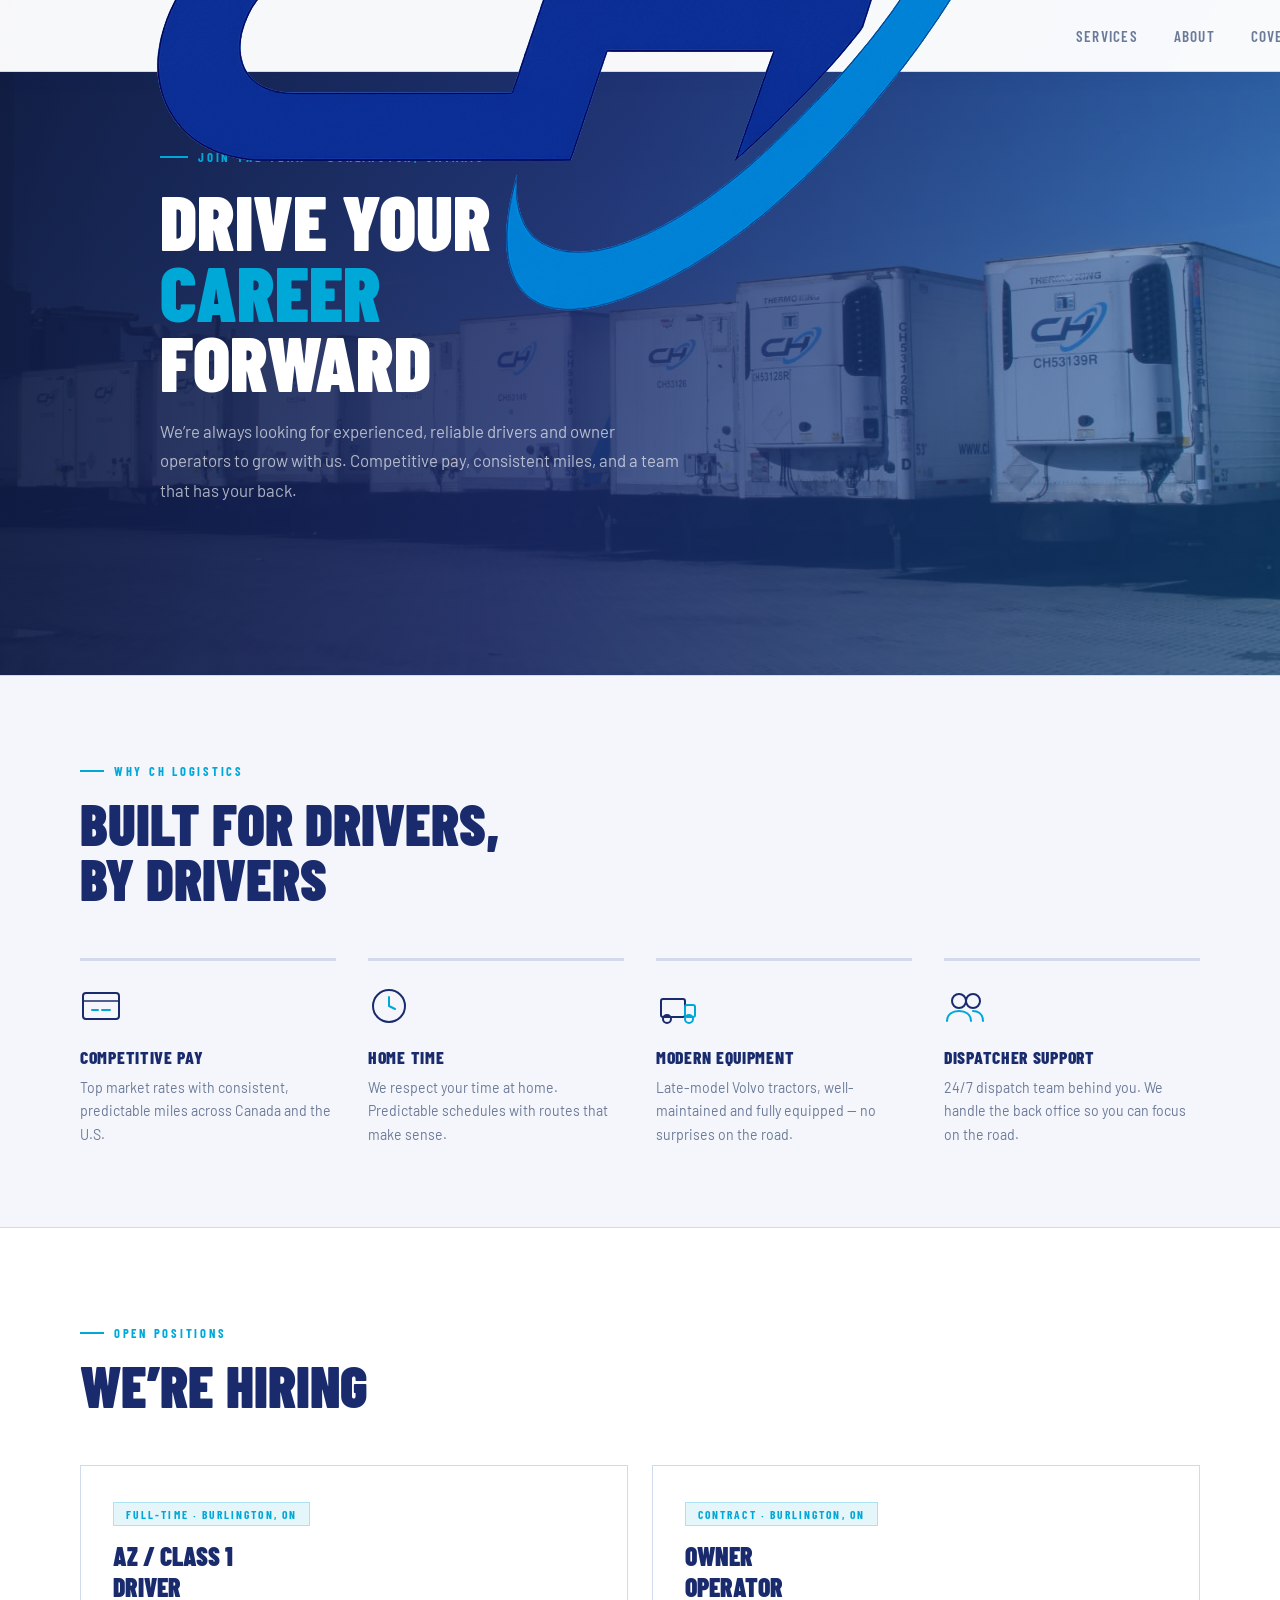
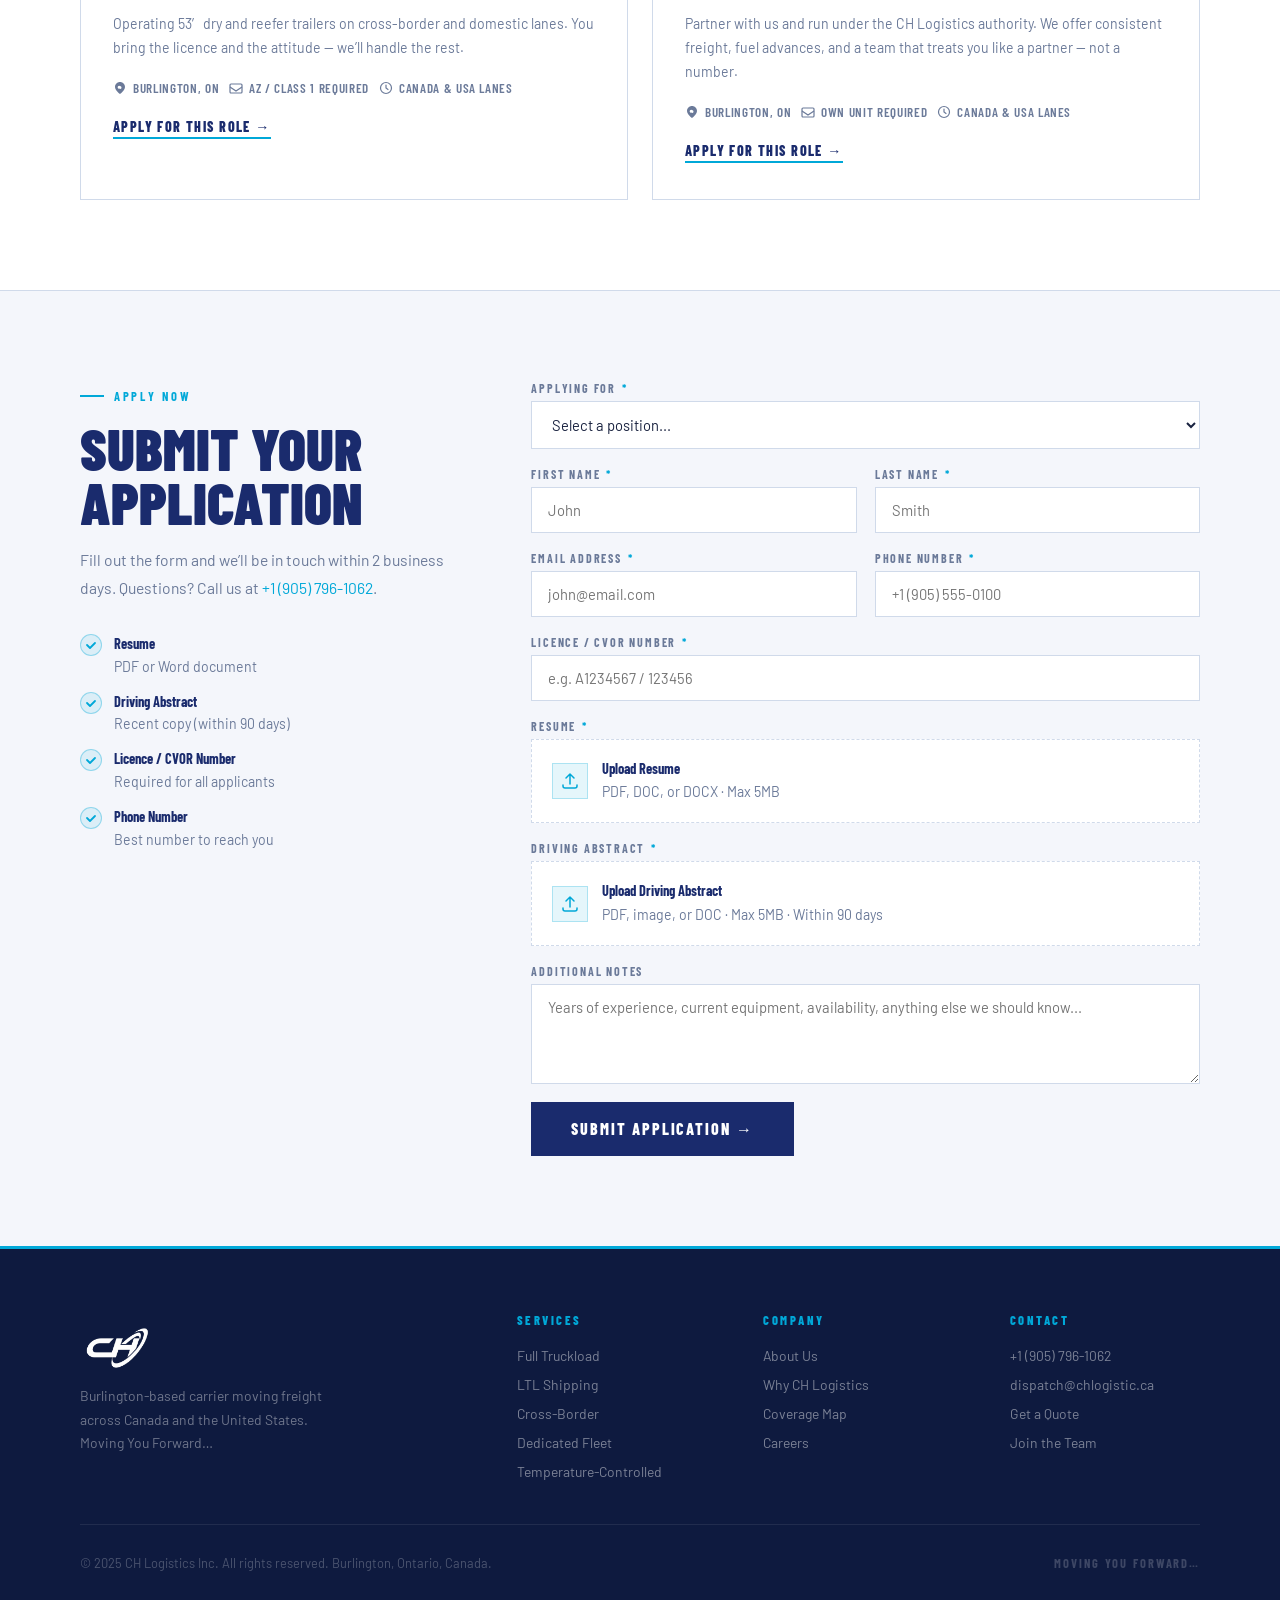
==== careers.html @ 330d63bc "moved styles to css" ====
<!DOCTYPE html>
<html lang="en">

<head>
    <meta charset="UTF-8" />
    <meta name="viewport" content="width=device-width, initial-scale=1.0" />
    <title>Careers — CH Logistics</title>
    <link rel="icon" type="image/x-icon" href="images/ch-logo-favi.png">
    <link rel="preconnect" href="https://fonts.googleapis.com" />
    <link
        href="https://fonts.googleapis.com/css2?family=Barlow+Condensed:wght@400;600;700;800;900&family=Barlow:wght@300;400;500;600&display=swap"
        rel="stylesheet" />
    <link rel="stylesheet" href="styles.css">
</head>

<body>

    <!-- NAV -->
    <nav>
        <a href="index.html">
            <img class="nav-logo" src="images/ch-logo-t.png" alt="CH Logistics" />
        </a>
        <ul class="nav-links">
            <li><a href="index.html#services">Services</a></li>
            <li><a href="index.html#about">About</a></li>
            <li><a href="index.html#coverage">Coverage</a></li>
            <li><a href="index.html#why">Why Us</a></li>
            <li><a href="index.html#contact" class="nav-cta">Get a Quote</a></li>
        </ul>
    </nav>

    <!-- HERO -->
    <section class="careers-hero">
        <div class="careers-hero-photo"></div>
        <div class="careers-hero-overlay"></div>
        <div class="careers-hero-content fade-up">
            <div class="hero-eyebrow">Join the Team &mdash; Burlington, Ontario</div>
            <h1 class="careers-hero-title">Drive Your<br><span>Career</span><br>Forward</h1>
            <p class="careers-hero-desc">
                We&rsquo;re always looking for experienced, reliable drivers and owner operators to grow with us.
                Competitive pay, consistent miles, and a team that has your back.
            </p>
        </div>
    </section>

    <!-- PERKS -->
    <section class="perks-section">
        <div class="fade-up">
            <div class="s-label">Why CH Logistics</div>
            <h2 class="s-title">Built for Drivers,<br>by Drivers</h2>
        </div>
        <div class="perks-grid">
            <div class="perk-item fade-up">
                <svg class="perk-icon" viewBox="0 0 42 42" fill="none">
                    <rect x="3" y="8" width="36" height="26" rx="3" stroke="#1a2b6d" stroke-width="2" />
                    <path d="M3 16h36" stroke="#1a2b6d" stroke-width="1.5" />
                    <path d="M12 25h6M22 25h8" stroke="#00a8d8" stroke-width="2" stroke-linecap="round" />
                </svg>
                <div class="perk-title">Competitive Pay</div>
                <p class="perk-desc">Top market rates with consistent, predictable miles across Canada and the U.S.</p>
            </div>
            <div class="perk-item fade-up" style="transition-delay:0.08s">
                <svg class="perk-icon" viewBox="0 0 42 42" fill="none">
                    <circle cx="21" cy="21" r="16" stroke="#1a2b6d" stroke-width="2" />
                    <path d="M21 12v9l6 3" stroke="#00a8d8" stroke-width="2" stroke-linecap="round"
                        stroke-linejoin="round" />
                </svg>
                <div class="perk-title">Home Time</div>
                <p class="perk-desc">We respect your time at home. Predictable schedules with routes that make sense.
                </p>
            </div>
            <div class="perk-item fade-up" style="transition-delay:0.16s">
                <svg class="perk-icon" viewBox="0 0 42 42" fill="none">
                    <rect x="5" y="14" width="24" height="18" rx="2" stroke="#1a2b6d" stroke-width="2" />
                    <rect x="29" y="20" width="10" height="12" rx="2" stroke="#00a8d8" stroke-width="2" />
                    <circle cx="11" cy="34" r="4" stroke="#1a2b6d" stroke-width="2" />
                    <circle cx="33" cy="34" r="4" stroke="#00a8d8" stroke-width="2" />
                </svg>
                <div class="perk-title">Modern Equipment</div>
                <p class="perk-desc">Late-model Volvo tractors, well-maintained and fully equipped — no surprises on the
                    road.</p>
            </div>
            <div class="perk-item fade-up" style="transition-delay:0.24s">
                <svg class="perk-icon" viewBox="0 0 42 42" fill="none">
                    <circle cx="15" cy="16" r="7" stroke="#1a2b6d" stroke-width="2" />
                    <circle cx="29" cy="16" r="7" stroke="#1a2b6d" stroke-width="2" />
                    <path d="M3 36c0-6.627 5.373-10 12-10s12 3.373 12 10" stroke="#00a8d8" stroke-width="2"
                        stroke-linecap="round" />
                    <path d="M29 26c4 0 10 2 10 10" stroke="#00a8d8" stroke-width="2" stroke-linecap="round" />
                </svg>
                <div class="perk-title">Dispatcher Support</div>
                <p class="perk-desc">24/7 dispatch team behind you. We handle the back office so you can focus on the
                    road.</p>
            </div>
        </div>
    </section>

    <!-- OPEN POSITIONS -->
    <section class="positions-section">
        <div class="fade-up">
            <div class="s-label">Open Positions</div>
            <h2 class="s-title">We&rsquo;re Hiring</h2>
        </div>
        <div class="positions-grid">

            <div class="position-card fade-up" id="card-az" onclick="selectPosition('AZ/Class 1 Driver')">
                <div class="position-tag">Full-Time &middot; Burlington, ON</div>
                <div class="position-title">AZ / Class 1<br>Driver</div>
                <p class="position-desc">
                    Operating 53&prime; dry and reefer trailers on cross-border and domestic lanes. You bring the
                    licence
                    and the attitude — we&rsquo;ll handle the rest.
                </p>
                <div class="position-details">
                    <div class="position-detail">
                        <svg width="14" height="14" viewBox="0 0 14 14" fill="none">
                            <path
                                d="M7 1C4.24 1 2 3.24 2 6c0 3.5 5 7 5 7s5-3.5 5-7c0-2.76-2.24-5-5-5zm0 6.5A1.5 1.5 0 117 5a1.5 1.5 0 010 3z"
                                fill="#6b7a99" />
                        </svg>
                        Burlington, ON
                    </div>
                    <div class="position-detail">
                        <svg width="14" height="14" viewBox="0 0 14 14" fill="none">
                            <rect x="1" y="3" width="12" height="9" rx="1" stroke="#6b7a99" stroke-width="1.2" />
                            <path d="M1 6l6 4 6-4" stroke="#6b7a99" stroke-width="1.2" />
                        </svg>
                        AZ / Class 1 Required
                    </div>
                    <div class="position-detail">
                        <svg width="14" height="14" viewBox="0 0 14 14" fill="none">
                            <circle cx="7" cy="7" r="5.5" stroke="#6b7a99" stroke-width="1.2" />
                            <path d="M7 4v3l2 1.5" stroke="#6b7a99" stroke-width="1.2" stroke-linecap="round" />
                        </svg>
                        Canada &amp; USA Lanes
                    </div>
                </div>
                <span class="position-apply-btn">Apply for this role &rarr;</span>
            </div>

            <div class="position-card fade-up" id="card-oo" style="transition-delay:0.1s"
                onclick="selectPosition('Owner Operator')">
                <div class="position-tag">Contract &middot; Burlington, ON</div>
                <div class="position-title">Owner<br>Operator</div>
                <p class="position-desc">
                    Partner with us and run under the CH Logistics authority. We offer consistent freight,
                    fuel advances, and a team that treats you like a partner — not a number.
                </p>
                <div class="position-details">
                    <div class="position-detail">
                        <svg width="14" height="14" viewBox="0 0 14 14" fill="none">
                            <path
                                d="M7 1C4.24 1 2 3.24 2 6c0 3.5 5 7 5 7s5-3.5 5-7c0-2.76-2.24-5-5-5zm0 6.5A1.5 1.5 0 117 5a1.5 1.5 0 010 3z"
                                fill="#6b7a99" />
                        </svg>
                        Burlington, ON
                    </div>
                    <div class="position-detail">
                        <svg width="14" height="14" viewBox="0 0 14 14" fill="none">
                            <rect x="1" y="3" width="12" height="9" rx="1" stroke="#6b7a99" stroke-width="1.2" />
                            <path d="M1 6l6 4 6-4" stroke="#6b7a99" stroke-width="1.2" />
                        </svg>
                        Own Unit Required
                    </div>
                    <div class="position-detail">
                        <svg width="14" height="14" viewBox="0 0 14 14" fill="none">
                            <circle cx="7" cy="7" r="5.5" stroke="#6b7a99" stroke-width="1.2" />
                            <path d="M7 4v3l2 1.5" stroke="#6b7a99" stroke-width="1.2" stroke-linecap="round" />
                        </svg>
                        Canada &amp; USA Lanes
                    </div>
                </div>
                <span class="position-apply-btn">Apply for this role &rarr;</span>
            </div>

        </div>
    </section>

    <!-- APPLICATION FORM -->
    <section class="apply-section" id="apply">
        <div class="apply-inner">

            <div class="apply-info fade-up">
                <div class="s-label">Apply Now</div>
                <h2 class="s-title">Submit Your<br>Application</h2>
                <p class="apply-info-desc">
                    Fill out the form and we&rsquo;ll be in touch within 2 business days.
                    Questions? Call us at <a href="tel:+19057961062" style="color:var(--cyan);text-decoration:none;">+1
                        (905) 796-1062</a>.
                </p>
                <div class="apply-checklist">
                    <div class="apply-check-item">
                        <div class="apply-check-icon">
                            <svg width="12" height="12" viewBox="0 0 12 12" fill="none">
                                <path d="M2 6l3 3 5-5" stroke="#00a8d8" stroke-width="1.8" stroke-linecap="round"
                                    stroke-linejoin="round" />
                            </svg>
                        </div>
                        <div class="apply-check-text"><strong>Resume</strong>PDF or Word document</div>
                    </div>
                    <div class="apply-check-item">
                        <div class="apply-check-icon">
                            <svg width="12" height="12" viewBox="0 0 12 12" fill="none">
                                <path d="M2 6l3 3 5-5" stroke="#00a8d8" stroke-width="1.8" stroke-linecap="round"
                                    stroke-linejoin="round" />
                            </svg>
                        </div>
                        <div class="apply-check-text"><strong>Driving Abstract</strong>Recent copy (within 90 days)
                        </div>
                    </div>
                    <div class="apply-check-item">
                        <div class="apply-check-icon">
                            <svg width="12" height="12" viewBox="0 0 12 12" fill="none">
                                <path d="M2 6l3 3 5-5" stroke="#00a8d8" stroke-width="1.8" stroke-linecap="round"
                                    stroke-linejoin="round" />
                            </svg>
                        </div>
                        <div class="apply-check-text"><strong>Licence / CVOR Number</strong>Required for all applicants
                        </div>
                    </div>
                    <div class="apply-check-item">
                        <div class="apply-check-icon">
                            <svg width="12" height="12" viewBox="0 0 12 12" fill="none">
                                <path d="M2 6l3 3 5-5" stroke="#00a8d8" stroke-width="1.8" stroke-linecap="round"
                                    stroke-linejoin="round" />
                            </svg>
                        </div>
                        <div class="apply-check-text"><strong>Phone Number</strong>Best number to reach you</div>
                    </div>
                </div>
            </div>

            <div class="apply-form fade-up" style="transition-delay:0.15s">

                <!-- Position selector -->
                <div class="fg">
                    <label class="fl" for="a-position">Applying For <span class="req">*</span></label>
                    <select id="a-position" class="fs">
                        <option value="">Select a position...</option>
                        <option value="AZ/Class 1 Driver">AZ / Class 1 Driver</option>
                        <option value="Owner Operator">Owner Operator</option>
                    </select>
                </div>

                <div class="frow">
                    <div class="fg">
                        <label class="fl" for="a-fname">First Name <span class="req">*</span></label>
                        <input id="a-fname" type="text" class="fi" placeholder="John" />
                    </div>
                    <div class="fg">
                        <label class="fl" for="a-lname">Last Name <span class="req">*</span></label>
                        <input id="a-lname" type="text" class="fi" placeholder="Smith" />
                    </div>
                </div>

                <div class="frow">
                    <div class="fg">
                        <label class="fl" for="a-email">Email Address <span class="req">*</span></label>
                        <input id="a-email" type="email" class="fi" placeholder="john@email.com" />
                    </div>
                    <div class="fg">
                        <label class="fl" for="a-phone">Phone Number <span class="req">*</span></label>
                        <input id="a-phone" type="tel" class="fi" placeholder="+1 (905) 555-0100" />
                    </div>
                </div>

                <div class="fg">
                    <label class="fl" for="a-license">Licence / CVOR Number <span class="req">*</span></label>
                    <input id="a-license" type="text" class="fi" placeholder="e.g. A1234567 / 123456" />
                </div>

                <!-- Resume upload -->
                <div class="fg">
                    <label class="fl">Resume <span class="req">*</span></label>
                    <div class="file-upload-wrap">
                        <input type="file" class="file-upload-input" id="a-resume" accept=".pdf,.doc,.docx" />
                        <div class="file-upload-box" id="resume-box">
                            <div class="file-upload-icon">
                                <svg width="18" height="18" viewBox="0 0 18 18" fill="none">
                                    <path d="M9 2v10M5 6l4-4 4 4" stroke="#00a8d8" stroke-width="1.5"
                                        stroke-linecap="round" stroke-linejoin="round" />
                                    <path d="M2 13v1a2 2 0 002 2h10a2 2 0 002-2v-1" stroke="#00a8d8" stroke-width="1.5"
                                        stroke-linecap="round" />
                                </svg>
                            </div>
                            <div class="file-upload-label">
                                <strong>Upload Resume</strong>
                                PDF, DOC, or DOCX &middot; Max 5MB
                                <div class="file-upload-name" id="resume-name"></div>
                            </div>
                        </div>
                    </div>
                </div>

                <!-- Driving abstract upload -->
                <div class="fg">
                    <label class="fl">Driving Abstract <span class="req">*</span></label>
                    <div class="file-upload-wrap">
                        <input type="file" class="file-upload-input" id="a-abstract"
                            accept=".pdf,.doc,.docx,.jpg,.jpeg,.png" />
                        <div class="file-upload-box" id="abstract-box">
                            <div class="file-upload-icon">
                                <svg width="18" height="18" viewBox="0 0 18 18" fill="none">
                                    <path d="M9 2v10M5 6l4-4 4 4" stroke="#00a8d8" stroke-width="1.5"
                                        stroke-linecap="round" stroke-linejoin="round" />
                                    <path d="M2 13v1a2 2 0 002 2h10a2 2 0 002-2v-1" stroke="#00a8d8" stroke-width="1.5"
                                        stroke-linecap="round" />
                                </svg>
                            </div>
                            <div class="file-upload-label">
                                <strong>Upload Driving Abstract</strong>
                                PDF, image, or DOC &middot; Max 5MB &middot; Within 90 days
                                <div class="file-upload-name" id="abstract-name"></div>
                            </div>
                        </div>
                    </div>
                </div>

                <div class="fg">
                    <label class="fl" for="a-notes">Additional Notes</label>
                    <textarea id="a-notes" class="ft"
                        placeholder="Years of experience, current equipment, availability, anything else we should know..."></textarea>
                </div>

                <div id="apply-error"></div>
                <div id="apply-success">
                    <strong
                        style="display:block; font-family:'Barlow Condensed',sans-serif; font-size:1.1rem; letter-spacing:0.05em; margin-bottom:4px;">Application
                        Received ✓</strong>
                    Thanks for applying! We&rsquo;ll review your application and be in touch within 2 business days.
                </div>

                <button id="a-submit" class="fsub">Submit Application &rarr;</button>

            </div>
        </div>
    </section>

    <!-- FOOTER -->
    <footer>
        <div class="ft-top">
            <div>
                <img src="images/ch-logo-white.png" alt="CH Logistics" class="ft-logo" />
                <p class="ft-desc">Burlington-based carrier moving freight across Canada and the United
                    States.<br>Moving You Forward&hellip;</p>
            </div>
            <div>
                <div class="ft-col-title">Services</div>
                <ul class="ft-links">
                    <li><a href="index.html#services">Full Truckload</a></li>
                    <li><a href="index.html#services">LTL Shipping</a></li>
                    <li><a href="index.html#services">Cross-Border</a></li>
                    <li><a href="index.html#services">Dedicated Fleet</a></li>
                    <li><a href="index.html#services">Temperature-Controlled</a></li>
                </ul>
            </div>
            <div>
                <div class="ft-col-title">Company</div>
                <ul class="ft-links">
                    <li><a href="index.html#about">About Us</a></li>
                    <li><a href="index.html#why">Why CH Logistics</a></li>
                    <li><a href="index.html#coverage">Coverage Map</a></li>
                    <li><a href="careers.html">Careers</a></li>
                </ul>
            </div>
            <div>
                <div class="ft-col-title">Contact</div>
                <ul class="ft-links">
                    <li><a href="tel:+19057961062">+1 (905) 796-1062</a></li>
                    <li><a href="mailto:dispatch@chlogistic.ca">dispatch@chlogistic.ca</a></li>
                    <li><a href="index.html#contact">Get a Quote</a></li>
                    <li><a href="careers.html">Join the Team</a></li>
                </ul>
            </div>
        </div>
        <div class="ft-bot">
            <span class="ft-copy">&copy; 2025 CH Logistics Inc. All rights reserved. Burlington, Ontario, Canada.</span>
            <span class="ft-tag">Moving You Forward&hellip;</span>
        </div>
    </footer>

    <script>
        // ── POSITION CARD CLICK → PRE-SELECT DROPDOWN ──────────────
        function selectPosition(pos) {
            document.getElementById('a-position').value = pos;
            // Highlight active card
            document.querySelectorAll('.position-card').forEach(c => c.classList.remove('active'));
            const map = { 'AZ/Class 1 Driver': 'card-az', 'Owner Operator': 'card-oo' };
            if (map[pos]) document.getElementById(map[pos]).classList.add('active');
            // Scroll to form
            document.getElementById('apply').scrollIntoView({ behavior: 'smooth' });
        }

        // ── FILE INPUT LABELS ───────────────────────────────────────
        function setupFileInput(inputId, boxId, nameId) {
            const input = document.getElementById(inputId);
            const box = document.getElementById(boxId);
            const name = document.getElementById(nameId);
            input.addEventListener('change', () => {
                if (input.files[0]) {
                    box.classList.add('has-file');
                    name.textContent = input.files[0].name;
                } else {
                    box.classList.remove('has-file');
                    name.textContent = '';
                }
            });
        }
        setupFileInput('a-resume', 'resume-box', 'resume-name');
        setupFileInput('a-abstract', 'abstract-box', 'abstract-name');

        // ── FILE → BASE64 ───────────────────────────────────────────
        function fileToBase64(file) {
            return new Promise((resolve, reject) => {
                const reader = new FileReader();
                reader.onload = () => resolve(reader.result.split(',')[1]);
                reader.onerror = reject;
                reader.readAsDataURL(file);
            });
        }

        // ── SUBMIT ──────────────────────────────────────────────────
        document.getElementById('a-submit').addEventListener('click', async () => {
            const btn = document.getElementById('a-submit');
            const errBox = document.getElementById('apply-error');
            const successBox = document.getElementById('apply-success');

            const position = document.getElementById('a-position').value;
            const firstName = document.getElementById('a-fname').value.trim();
            const lastName = document.getElementById('a-lname').value.trim();
            const email = document.getElementById('a-email').value.trim();
            const phone = document.getElementById('a-phone').value.trim();
            const license = document.getElementById('a-license').value.trim();
            const notes = document.getElementById('a-notes').value.trim();
            const resumeFile = document.getElementById('a-resume').files[0];
            const abstractFile = document.getElementById('a-abstract').files[0];

            // Reset
            errBox.style.display = 'none';
            successBox.style.display = 'none';

            // Validate
            if (!position || !firstName || !lastName || !email || !phone || !license) {
                errBox.textContent = 'Please fill in all required fields.';
                errBox.style.display = 'block';
                return;
            }
            if (!/^[^\s@]+@[^\s@]+\.[^\s@]+$/.test(email)) {
                errBox.textContent = 'Please enter a valid email address.';
                errBox.style.display = 'block';
                return;
            }
            if (!resumeFile) {
                errBox.textContent = 'Please upload your resume.';
                errBox.style.display = 'block';
                return;
            }
            if (!abstractFile) {
                errBox.textContent = 'Please upload your driving abstract.';
                errBox.style.display = 'block';
                return;
            }
            const maxSize = 5 * 1024 * 1024;
            if (resumeFile.size > maxSize || abstractFile.size > maxSize) {
                errBox.textContent = 'Files must be under 5MB each.';
                errBox.style.display = 'block';
                return;
            }

            btn.disabled = true;
            btn.textContent = 'Submitting…';

            try {
                const [resumeB64, abstractB64] = await Promise.all([
                    fileToBase64(resumeFile),
                    fileToBase64(abstractFile),
                ]);

                const res = await fetch('/api/apply', {
                    method: 'POST',
                    headers: { 'Content-Type': 'application/json' },
                    body: JSON.stringify({
                        position, firstName, lastName, email, phone, license, notes,
                        resume: { name: resumeFile.name, type: resumeFile.type, data: resumeB64 },
                        abstract: { name: abstractFile.name, type: abstractFile.type, data: abstractB64 },
                    }),
                });

                const data = await res.json();

                if (res.ok && data.success) {
                    successBox.style.display = 'block';
                    btn.style.display = 'none';
                    document.querySelectorAll('#a-position,#a-fname,#a-lname,#a-email,#a-phone,#a-license,#a-notes').forEach(el => el.value = '');
                    document.getElementById('a-resume').value = '';
                    document.getElementById('a-abstract').value = '';
                    document.getElementById('resume-box').classList.remove('has-file');
                    document.getElementById('abstract-box').classList.remove('has-file');
                    document.getElementById('resume-name').textContent = '';
                    document.getElementById('abstract-name').textContent = '';
                } else {
                    errBox.textContent = data.error || 'Something went wrong. Please try again or call us directly.';
                    errBox.style.display = 'block';
                    btn.disabled = false;
                    btn.textContent = 'Submit Application →';
                }
            } catch (err) {
                errBox.textContent = 'Network error. Please check your connection and try again.';
                errBox.style.display = 'block';
                btn.disabled = false;
                btn.textContent = 'Submit Application →';
            }
        });

        // ── SCROLL ANIMATIONS ───────────────────────────────────────
        const obs = new IntersectionObserver(entries => {
            entries.forEach(e => { if (e.isIntersecting) { e.target.classList.add('visible'); obs.unobserve(e.target); } });
        }, { threshold: 0.1 });
        document.querySelectorAll('.fade-up').forEach(el => obs.observe(el));
        document.querySelectorAll('.careers-hero .fade-up').forEach(el => setTimeout(() => el.classList.add('visible'), 200));

        // Smooth scroll
        document.querySelectorAll('a[href^="#"]').forEach(a => {
            a.addEventListener('click', e => {
                e.preventDefault();
                const t = document.querySelector(a.getAttribute('href'));
                if (t) t.scrollIntoView({ behavior: 'smooth' });
            });
        });
    </script>

</body>

</html>
---- styles.css ----
*,
*::before,
*::after {
  box-sizing: border-box;
  margin: 0;
  padding: 0
}

:root {
  --navy: #1a2b6d;
  --navy2: #152258;
  --blue: #1a6fc4;
  --cyan: #00a8d8;
  --cyan2: #0090bb;
  --white: #ffffff;
  --off: #f4f6fb;
  --border: #d0daea;
  --muted: #6b7a99;
  --dark: #0e1a3f;
  --text: #1a2340;
  --fh: 'Barlow Condensed', sans-serif;
  --fb: 'Barlow', sans-serif;
}

html {
  scroll-behavior: smooth
}

body {
  background: var(--white);
  color: var(--text);
  font-family: var(--fb);
  overflow-x: hidden
}

/* ── NAV ── */
nav {
  position: fixed;
  top: 0;
  left: 0;
  right: 0;
  z-index: 100;
  display: flex;
  align-items: center;
  justify-content: space-between;
  padding: 0 52px;
  height: 72px;
  background: rgba(255, 255, 255, 0.97);
  backdrop-filter: blur(14px);
  border-bottom: 1px solid var(--border);
  box-shadow: 0 2px 20px rgba(26, 43, 109, 0.07);
  transition: background 0.3s;
}

.nav-logo {
  height: 100%;
  width: auto;
  display: block
}

.nav-links {
  display: flex;
  gap: 36px;
  list-style: none;
  align-items: center
}

.nav-links a {
  font-family: var(--fh);
  font-weight: 600;
  font-size: 0.95rem;
  letter-spacing: 0.08em;
  text-transform: uppercase;
  color: var(--muted);
  text-decoration: none;
  transition: color 0.2s
}

.nav-links a:hover {
  color: var(--navy)
}

.nav-cta {
  background: var(--cyan) !important;
  color: #fff !important;
  padding: 10px 24px !important;
  font-weight: 700 !important;
  transition: background 0.2s !important
}

.nav-cta:hover {
  background: var(--cyan2) !important
}

.nav-ham {
  display: none;
  flex-direction: column;
  gap: 5px;
  cursor: pointer;
  padding: 4px
}

.nav-ham span {
  display: block;
  width: 24px;
  height: 2px;
  background: var(--navy)
}

/* ── HERO ── */
#hero {
  min-height: 100vh;
  padding-top: 72px;
  position: relative;
  overflow: hidden;
  display: flex;
  align-items: center;
}

.hero-photo {
  position: absolute;
  inset: 0;
  background: url('images/truck-front.jpg');
}

.hero-overlay {
  position: absolute;
  inset: 0;
  background: linear-gradient(105deg,
      rgba(14, 26, 63, 0.92) 0%,
      rgba(26, 43, 109, 0.85) 40%,
      rgba(26, 111, 196, 0.5) 70%,
      rgba(0, 168, 216, 0.2) 100%);
}

.hero-content {
  position: relative;
  z-index: 2;
  padding: 80px 80px;
  max-width: 680px;
}

.hero-eyebrow {
  display: inline-flex;
  align-items: center;
  gap: 10px;
  font-family: var(--fh);
  font-size: 0.8rem;
  font-weight: 700;
  letter-spacing: 0.22em;
  text-transform: uppercase;
  color: var(--cyan);
  margin-bottom: 28px;
}

.hero-eyebrow::before {
  content: '';
  display: block;
  width: 28px;
  height: 2px;
  background: var(--cyan)
}

.hero-title {
  font-family: var(--fh);
  font-size: clamp(4rem, 7vw, 7rem);
  font-weight: 900;
  line-height: 0.9;
  text-transform: uppercase;
  color: #fff;
  margin-bottom: 12px;
}

.hero-slogan {
  font-family: var(--fh);
  font-size: clamp(1.4rem, 2.5vw, 2.2rem);
  font-weight: 600;
  text-transform: uppercase;
  color: var(--cyan);
  letter-spacing: 0.12em;
  margin-bottom: 28px;
  opacity: 0.9;
}

.hero-desc {
  font-size: 1.05rem;
  color: rgba(255, 255, 255, 0.68);
  line-height: 1.75;
  max-width: 500px;
  margin-bottom: 44px
}

.hero-actions {
  display: flex;
  gap: 16px;
  flex-wrap: wrap
}

.btn-p {
  background: var(--cyan);
  color: #fff;
  font-family: var(--fh);
  font-weight: 800;
  font-size: 0.95rem;
  letter-spacing: 0.1em;
  text-transform: uppercase;
  padding: 16px 36px;
  text-decoration: none;
  display: inline-block;
  transition: background 0.2s, transform 0.2s
}

.btn-p:hover {
  background: var(--cyan2);
  transform: translateY(-2px)
}

.btn-o {
  border: 2px solid rgba(255, 255, 255, 0.35);
  color: #fff;
  font-family: var(--fh);
  font-weight: 700;
  font-size: 0.95rem;
  letter-spacing: 0.1em;
  text-transform: uppercase;
  padding: 14px 34px;
  text-decoration: none;
  display: inline-block;
  transition: border-color 0.2s, color 0.2s
}

.btn-o:hover {
  border-color: var(--cyan);
  color: var(--cyan)
}

.hero-stats {
  display: flex;
  margin-top: 56px;
  border-top: 1px solid rgba(255, 255, 255, 0.15);
  padding-top: 32px;
}

.stat {
  flex: 1;
  padding-right: 28px;
  border-right: 1px solid rgba(255, 255, 255, 0.12);
  margin-right: 28px
}

.stat:last-child {
  border-right: none;
  margin-right: 0;
  padding-right: 0
}

.stat-n {
  font-family: var(--fh);
  font-size: 2.8rem;
  font-weight: 900;
  color: var(--cyan);
  line-height: 1
}

.stat-l {
  font-size: 0.78rem;
  color: rgba(255, 255, 255, 0.5);
  letter-spacing: 0.08em;
  text-transform: uppercase;
  margin-top: 4px
}

/* ── TICKER ── */
.ticker {
  background: var(--navy);
  overflow: hidden;
  padding: 11px 0;
  white-space: nowrap;
  border-top: 3px solid var(--cyan)
}

.ticker-inner {
  display: inline-flex;
  animation: ticker 30s linear infinite
}

.ticker-item {
  font-family: var(--fh);
  font-weight: 700;
  font-size: 0.82rem;
  letter-spacing: 0.18em;
  text-transform: uppercase;
  color: rgba(255, 255, 255, 0.7);
  padding: 0 36px
}

.ticker-dot {
  color: var(--cyan)
}

@keyframes ticker {
  from {
    transform: translateX(0)
  }

  to {
    transform: translateX(-50%)
  }
}

/* ── SECTION BASICS ── */
section {
  padding: 100px 80px
}

.s-label {
  display: inline-flex;
  align-items: center;
  gap: 10px;
  font-family: var(--fh);
  font-size: 0.78rem;
  font-weight: 700;
  letter-spacing: 0.22em;
  text-transform: uppercase;
  color: var(--cyan);
  margin-bottom: 18px
}

.s-label::before {
  content: '';
  display: block;
  width: 24px;
  height: 2px;
  background: var(--cyan)
}

.s-title {
  font-family: var(--fh);
  font-size: clamp(2.6rem, 4.5vw, 4rem);
  font-weight: 900;
  text-transform: uppercase;
  line-height: 0.95;
  color: var(--navy);
  margin-bottom: 20px
}

/* ── SERVICES ── */
#services {
  background: var(--off);
  border-top: 1px solid var(--border)
}

.svc-header {
  display: grid;
  grid-template-columns: 1fr 1fr;
  gap: 60px;
  align-items: end;
  margin-bottom: 64px
}

.svc-intro {
  font-size: 1rem;
  color: var(--muted);
  line-height: 1.75;
  max-width: 400px
}

.svc-grid {
  display: grid;
  grid-template-columns: repeat(3, 1fr);
  gap: 20px
}

.svc-card {
  background: #fff;
  padding: 40px 32px;
  border: 1px solid var(--border);
  position: relative;
  overflow: hidden;
  transition: border-color 0.3s, box-shadow 0.3s, transform 0.3s
}

.svc-card::before {
  content: '';
  position: absolute;
  top: 0;
  left: 0;
  right: 0;
  height: 3px;
  background: linear-gradient(90deg, var(--navy), var(--cyan));
  transform: scaleX(0);
  transform-origin: left;
  transition: transform 0.3s
}

.svc-card:hover {
  border-color: rgba(0, 168, 216, 0.3);
  box-shadow: 0 8px 32px rgba(26, 43, 109, 0.1);
  transform: translateY(-3px)
}

.svc-card:hover::before {
  transform: scaleX(1)
}

.svc-icon {
  width: 48px;
  height: 48px;
  margin-bottom: 24px
}

.svc-name {
  font-family: var(--fh);
  font-size: 1.35rem;
  font-weight: 800;
  text-transform: uppercase;
  color: var(--navy);
  margin-bottom: 12px
}

.svc-desc {
  font-size: 0.88rem;
  color: var(--muted);
  line-height: 1.7
}

/* ── FLEET PHOTO BANNER ── */
#fleet-banner {
  position: relative;
  height: 420px;
  overflow: hidden;
  display: flex;
  align-items: center;
  justify-content: center;
}

.fleet-photo {
  position: absolute;
  inset: 0;
  background: url('images/truck-inline.jpg') no-repeat;
  background-size: cover;
  background-position: center 80%;
}

.fleet-overlay {
  position: absolute;
  inset: 0;
  background: linear-gradient(to bottom, rgba(14, 26, 63, 0.55) 0%, rgba(14, 26, 63, 0.4) 50%, rgba(14, 26, 63, 0.7) 100%)
}

.fleet-content {
  position: relative;
  z-index: 2;
  text-align: center;
  padding: 40px
}

.fleet-eyebrow {
  font-family: var(--fh);
  font-size: 0.8rem;
  font-weight: 700;
  letter-spacing: 0.25em;
  text-transform: uppercase;
  color: var(--cyan);
  margin-bottom: 16px
}

.fleet-headline {
  font-family: var(--fh);
  font-size: clamp(2.5rem, 5vw, 4.5rem);
  font-weight: 900;
  text-transform: uppercase;
  color: #fff;
  line-height: 0.92;
  letter-spacing: -0.01em
}

.fleet-headline span {
  color: var(--cyan)
}

/* ── ABOUT ── */
#about {
  display: grid;
  grid-template-columns: 1fr 1fr;
  gap: 80px;
  align-items: center;
  padding: 110px 80px
}

.about-photo-wrap {
  position: relative
}

.about-photo {
  width: 100%;
  aspect-ratio: 4/3;
  background: url('images/truck-back.jpg') no-repeat;
  background-size: cover;
  background-position: right 70%;
  display: block;
}

.about-photo-accent {
  position: absolute;
  bottom: -16px;
  left: -16px;
  width: 80px;
  height: 80px;
  background: var(--cyan);
  z-index: -1;
  opacity: 0.7
}

.about-photo-badge {
  position: absolute;
  top: -16px;
  right: 24px;
  background: var(--navy);
  color: #fff;
  font-family: var(--fh);
  font-size: 0.75rem;
  font-weight: 900;
  letter-spacing: 0.15em;
  text-transform: uppercase;
  padding: 10px 18px;
  border-bottom: 3px solid var(--cyan);
}

.about-body {
  font-size: 0.98rem;
  color: var(--muted);
  line-height: 1.8;
  margin-bottom: 18px
}

.about-list {
  margin-top: 36px;
  display: grid;
  grid-template-columns: 1fr 1fr;
  gap: 18px
}

.ali {
  display: flex;
  align-items: flex-start;
  gap: 12px
}

.ali-icon {
  width: 22px;
  height: 22px;
  flex-shrink: 0;
  background: rgba(0, 168, 216, 0.1);
  border: 1.5px solid rgba(0, 168, 216, 0.35);
  border-radius: 50%;
  display: flex;
  align-items: center;
  justify-content: center;
  margin-top: 1px
}

.ali-text {
  font-size: 0.87rem;
  color: var(--muted);
  line-height: 1.5
}

.ali-text strong {
  display: block;
  font-family: var(--fh);
  font-weight: 700;
  font-size: 0.9rem;
  color: var(--navy);
  margin-bottom: 1px
}

/* ── TRAILERS PHOTO BANNER ── */
#trailers-banner {
  position: relative;
  height: 460px;
  overflow: hidden;
  display: flex;
  align-items: flex-end;
}

.trailers-photo {
  position: absolute;
  inset: 0;
  background: url('images/truck-inline-angle.jpg') no-repeat;
  background-size: cover;
  background-position: center 60%;
}

.trailers-overlay {
  position: absolute;
  inset: 0;
  background: linear-gradient(to right, rgba(14, 26, 63, 0.88) 0%, rgba(14, 26, 63, 0.4) 60%, transparent 100%)
}

.trailers-content {
  position: relative;
  z-index: 2;
  padding: 60px 80px 70px
}

.trailers-tag {
  font-family: var(--fh);
  font-size: 0.78rem;
  font-weight: 700;
  letter-spacing: 0.22em;
  text-transform: uppercase;
  color: var(--cyan);
  margin-bottom: 14px;
  display: flex;
  align-items: center;
  gap: 10px
}

.trailers-tag::before {
  content: '';
  display: block;
  width: 24px;
  height: 2px;
  background: var(--cyan)
}

.trailers-headline {
  font-family: var(--fh);
  font-size: clamp(2.2rem, 4vw, 3.8rem);
  font-weight: 900;
  text-transform: uppercase;
  color: #fff;
  line-height: 0.95;
  margin-bottom: 20px
}

.trailers-desc {
  font-size: 1rem;
  color: rgba(255, 255, 255, 0.65);
  max-width: 400px;
  line-height: 1.7;
  margin-bottom: 32px
}

/* ── COVERAGE ── */
#coverage {
  background: var(--dark);
  text-align: center;
  border-top: 1px solid rgba(255, 255, 255, 0.06)
}

#coverage .s-label {
  justify-content: center
}

#coverage .s-title {
  color: #fff
}

#coverage .sub {
  color: rgba(255, 255, 255, 0.5);
  max-width: 500px;
  margin: 0 auto 56px;
  font-size: 1rem;
  line-height: 1.7
}

.map-wrap {
  max-width: 820px;
  margin: 0 auto;
  background: rgba(255, 255, 255, 0.04);
  border: 1px solid rgba(255, 255, 255, 0.08);
  padding: 40px
}

.map-wrap svg {
  width: 100%;
  height: auto;
  display: block
}

.cpills {
  display: flex;
  justify-content: center;
  flex-wrap: wrap;
  gap: 16px;
  margin-top: 36px
}

.cpill {
  display: flex;
  align-items: center;
  gap: 10px;
  background: rgba(255, 255, 255, 0.06);
  border: 1px solid rgba(255, 255, 255, 0.1);
  padding: 11px 22px;
  font-family: var(--fh);
  font-size: 0.88rem;
  font-weight: 700;
  letter-spacing: 0.08em;
  text-transform: uppercase;
  color: rgba(255, 255, 255, 0.8)
}

.pd {
  width: 9px;
  height: 9px;
  border-radius: 50%
}

.pd.ca {
  background: var(--cyan)
}

.pd.us {
  background: #60a5fa
}

/* ── WHY ── */
#why {
  background: var(--off);
  border-top: 1px solid var(--border)
}

.why-grid {
  display: grid;
  grid-template-columns: repeat(4, 1fr);
  gap: 36px;
  margin-top: 60px
}

.why-item {
  border-top: 3px solid var(--border);
  padding-top: 26px;
  transition: border-color 0.3s
}

.why-item:hover {
  border-color: var(--cyan)
}

.why-num {
  font-family: var(--fh);
  font-size: 2.8rem;
  font-weight: 900;
  color: rgba(0, 168, 216, 0.18);
  line-height: 1;
  margin-bottom: 14px
}

.why-title {
  font-family: var(--fh);
  font-size: 1.15rem;
  font-weight: 800;
  text-transform: uppercase;
  color: var(--navy);
  margin-bottom: 10px
}

.why-desc {
  font-size: 0.88rem;
  color: var(--muted);
  line-height: 1.7
}

/* ── CONTACT ── */
#contact {
  background: #fff;
  border-top: 1px solid var(--border);
  display: grid;
  grid-template-columns: 1fr 1fr;
  gap: 80px;
  padding: 100px 80px
}

.cdesc {
  font-size: 0.98rem;
  color: var(--muted);
  line-height: 1.75;
  margin-bottom: 44px
}

.cdetails {
  display: flex;
  flex-direction: column;
  gap: 22px
}

.citem {
  display: flex;
  gap: 14px;
  align-items: flex-start
}

.ci-icon {
  width: 40px;
  height: 40px;
  flex-shrink: 0;
  background: rgba(0, 168, 216, 0.1);
  border: 1px solid rgba(0, 168, 216, 0.25);
  display: flex;
  align-items: center;
  justify-content: center
}

.ci-text {
  font-size: 0.9rem;
  color: var(--muted);
  line-height: 1.6
}

.ci-text strong {
  display: block;
  font-family: var(--fh);
  font-weight: 700;
  font-size: 0.9rem;
  color: var(--navy);
  margin-bottom: 1px
}

.cform {
  display: flex;
  flex-direction: column;
  gap: 18px
}

.frow {
  display: grid;
  grid-template-columns: 1fr 1fr;
  gap: 18px
}

.fg {
  display: flex;
  flex-direction: column;
  gap: 6px
}

.fl {
  font-family: var(--fh);
  font-size: 0.75rem;
  font-weight: 700;
  letter-spacing: 0.15em;
  text-transform: uppercase;
  color: var(--muted)
}

.fi,
.fs,
.ft {
  background: var(--off);
  border: 1.5px solid var(--border);
  color: var(--text);
  font-family: var(--fb);
  font-size: 0.92rem;
  padding: 13px 16px;
  outline: none;
  transition: border-color 0.2s;
  width: 100%
}

.fi:focus,
.fs:focus,
.ft:focus {
  border-color: var(--cyan)
}

.ft {
  resize: vertical;
  min-height: 110px
}

.fsub {
  background: var(--navy);
  color: #fff;
  font-family: var(--fh);
  font-weight: 800;
  font-size: 1rem;
  letter-spacing: 0.12em;
  text-transform: uppercase;
  padding: 17px 40px;
  border: none;
  cursor: pointer;
  transition: background 0.2s, transform 0.2s;
  align-self: flex-start
}

.fsub:hover {
  background: var(--blue);
  transform: translateY(-2px)
}

/* ── FOOTER ── */
footer {
  background: var(--dark);
  border-top: 3px solid var(--cyan);
  padding: 64px 80px 36px
}

.ft-top {
  display: grid;
  grid-template-columns: 2fr 1fr 1fr 1fr;
  gap: 56px;
  padding-bottom: 44px;
  border-bottom: 1px solid rgba(255, 255, 255, 0.08);
  margin-bottom: 30px
}

.ft-logo {
  height: 71px;
  width: auto;
  display: block
}

.ft-desc {
  font-size: 0.87rem;
  color: rgba(255, 255, 255, 0.4);
  line-height: 1.7;
  max-width: 270px
}

.ft-col-title {
  font-family: var(--fh);
  font-size: 0.78rem;
  font-weight: 800;
  letter-spacing: 0.2em;
  text-transform: uppercase;
  color: var(--cyan);
  margin-bottom: 18px
}

.ft-links {
  list-style: none;
  display: flex;
  flex-direction: column;
  gap: 10px
}

.ft-links a {
  font-size: 0.87rem;
  color: rgba(255, 255, 255, 0.45);
  text-decoration: none;
  transition: color 0.2s
}

.ft-links a:hover {
  color: #fff
}

.ft-bot {
  display: flex;
  justify-content: space-between;
  align-items: center
}

.ft-copy {
  font-size: 0.8rem;
  color: rgba(255, 255, 255, 0.25)
}

.ft-tag {
  font-family: var(--fh);
  font-size: 0.78rem;
  font-weight: 700;
  letter-spacing: 0.15em;
  text-transform: uppercase;
  color: rgba(255, 255, 255, 0.2)
}

/* ── FADE ANIMATION ── */
.fade-up {
  opacity: 0;
  transform: translateY(28px);
  transition: opacity 0.65s ease, transform 0.65s ease
}

.fade-up.visible {
  opacity: 1;
  transform: translateY(0)
}

/* ── RESPONSIVE ── */
@media(max-width:1100px) {
  .svc-grid {
    grid-template-columns: 1fr 1fr
  }

  .svc-header {
    grid-template-columns: 1fr
  }

  #about {
    grid-template-columns: 1fr;
    gap: 56px;
    padding: 80px 40px
  }

  .why-grid {
    grid-template-columns: 1fr 1fr
  }

  #contact {
    grid-template-columns: 1fr;
    padding: 80px 40px
  }

  .ft-top {
    grid-template-columns: 1fr 1fr;
    gap: 36px
  }

  section {
    padding: 80px 40px
  }

  nav {
    padding: 0 24px
  }

  .nav-links {
    display: none
  }

  .nav-ham {
    display: flex
  }

  .hero-content {
    padding: 80px 40px
  }

  .trailers-content {
    padding: 40px 40px 50px
  }
}

@media(max-width:640px) {

  .svc-grid,
  .why-grid {
    grid-template-columns: 1fr
  }

  .ft-top {
    grid-template-columns: 1fr
  }

  .frow {
    grid-template-columns: 1fr
  }

  .hero-stats {
    flex-direction: column;
    gap: 18px
  }

  .stat {
    border-right: none;
    border-bottom: 1px solid rgba(255, 255, 255, 0.12);
    padding-bottom: 18px;
    margin-bottom: 0
  }

  section {
    padding: 60px 20px
  }

  #about,
  #contact {
    padding: 60px 20px
  }

  footer {
    padding: 40px 20px 24px
  }

  #fleet-banner {
    height: 300px
  }

  #trailers-banner {
    height: auto
  }

  .trailers-content {
    padding: 40px 20px
  }
}



.careers-hero {
      min-height: 52vh;
      padding-top: 72px;
      position: relative;
      overflow: hidden;
      display: flex;
      align-items: center;
      background: var(--navy);
    }
    .careers-hero-photo {
      position: absolute; inset: 0;
      background: url('images/truck-inline-angle.jpg') center 40% / cover no-repeat;
    }
    .careers-hero-overlay {
      position: absolute; inset: 0;
      background: linear-gradient(105deg, rgba(14,26,63,0.93) 0%, rgba(26,43,109,0.82) 45%, rgba(26,111,196,0.45) 100%);
    }
    .careers-hero-content {
      position: relative; z-index: 2;
      padding: 70px 80px;
    }
    .careers-hero-content .hero-eyebrow {
      display: inline-flex; align-items: center; gap: 10px;
      font-family: var(--fh); font-size: 0.8rem; font-weight: 700;
      letter-spacing: 0.22em; text-transform: uppercase; color: var(--cyan);
      margin-bottom: 20px;
    }
    .careers-hero-content .hero-eyebrow::before {
      content: ''; display: block; width: 28px; height: 2px; background: var(--cyan);
    }
    .careers-hero-title {
      font-family: var(--fh);
      font-size: clamp(3.2rem, 6vw, 5.5rem);
      font-weight: 900; line-height: 0.92;
      text-transform: uppercase; color: #fff;
      margin-bottom: 20px;
    }
    .careers-hero-title span { color: var(--cyan); }
    .careers-hero-desc {
      font-size: 1.05rem; color: rgba(255,255,255,0.65);
      line-height: 1.75; max-width: 520px;
    }

    /* ── PERKS ── */
    .perks-section {
      background: var(--off);
      border-top: 1px solid var(--border);
      padding: 80px 80px;
    }
    .perks-grid {
      display: grid; grid-template-columns: repeat(4, 1fr);
      gap: 32px; margin-top: 52px;
    }
    .perk-item {
      border-top: 3px solid var(--border);
      padding-top: 24px;
      transition: border-color 0.3s;
    }
    .perk-item:hover { border-color: var(--cyan); }
    .perk-icon {
      width: 42px; height: 42px; margin-bottom: 16px;
    }
    .perk-title {
      font-family: var(--fh); font-size: 1.1rem; font-weight: 800;
      text-transform: uppercase; letter-spacing: 0.04em;
      color: var(--navy); margin-bottom: 8px;
    }
    .perk-desc { font-size: 0.88rem; color: var(--muted); line-height: 1.7; }

    /* ── POSITIONS ── */
    .positions-section {
      padding: 90px 80px;
      background: var(--white);
      border-top: 1px solid var(--border);
    }
    .positions-grid {
      display: grid; grid-template-columns: 1fr 1fr;
      gap: 24px; margin-top: 52px;
    }
    .position-card {
      border: 1px solid var(--border);
      padding: 36px 32px;
      position: relative; overflow: hidden;
      transition: border-color 0.3s, box-shadow 0.3s, transform 0.3s;
      cursor: pointer;
    }
    .position-card::before {
      content: ''; position: absolute; top: 0; left: 0; right: 0; height: 3px;
      background: linear-gradient(90deg, var(--navy), var(--cyan));
      transform: scaleX(0); transform-origin: left; transition: transform 0.3s;
    }
    .position-card:hover {
      border-color: rgba(0,168,216,0.35);
      box-shadow: 0 8px 32px rgba(26,43,109,0.1);
      transform: translateY(-3px);
    }
    .position-card:hover::before { transform: scaleX(1); }
    .position-card.active {
      border-color: var(--cyan);
      box-shadow: 0 8px 32px rgba(0,168,216,0.15);
    }
    .position-card.active::before { transform: scaleX(1); }
    .position-tag {
      display: inline-block;
      font-family: var(--fh); font-size: 0.72rem; font-weight: 700;
      letter-spacing: 0.18em; text-transform: uppercase;
      color: var(--cyan); background: rgba(0,168,216,0.1);
      border: 1px solid rgba(0,168,216,0.25);
      padding: 4px 12px; margin-bottom: 14px;
    }
    .position-title {
      font-family: var(--fh); font-size: 1.6rem; font-weight: 900;
      text-transform: uppercase; color: var(--navy); margin-bottom: 10px;
    }
    .position-desc {
      font-size: 0.88rem; color: var(--muted); line-height: 1.7; margin-bottom: 20px;
    }
    .position-details {
      display: flex; flex-wrap: wrap; gap: 10px;
    }
    .position-detail {
      display: flex; align-items: center; gap: 6px;
      font-size: 0.82rem; color: var(--muted);
      font-family: var(--fh); font-weight: 600;
      letter-spacing: 0.05em; text-transform: uppercase;
    }
    .position-detail svg { flex-shrink: 0; }
    .position-apply-btn {
      display: inline-block; margin-top: 22px;
      font-family: var(--fh); font-weight: 800; font-size: 0.88rem;
      letter-spacing: 0.1em; text-transform: uppercase;
      color: var(--navy); border-bottom: 2px solid var(--cyan);
      padding-bottom: 2px; text-decoration: none;
      transition: color 0.2s;
    }
    .position-apply-btn:hover { color: var(--cyan); }

    /* ── APPLICATION FORM ── */
    .apply-section {
      background: var(--off);
      border-top: 1px solid var(--border);
      padding: 90px 80px;
    }
    .apply-inner {
      display: grid; grid-template-columns: 1fr 1.8fr;
      gap: 80px; align-items: start;
    }
    .apply-info .s-title { margin-bottom: 16px; }
    .apply-info-desc {
      font-size: 0.98rem; color: var(--muted); line-height: 1.75; margin-bottom: 32px;
    }
    .apply-checklist { display: flex; flex-direction: column; gap: 14px; }
    .apply-check-item { display: flex; align-items: flex-start; gap: 12px; }
    .apply-check-icon {
      width: 22px; height: 22px; flex-shrink: 0;
      background: rgba(0,168,216,0.1); border: 1.5px solid rgba(0,168,216,0.35);
      border-radius: 50%; display: flex; align-items: center; justify-content: center;
      margin-top: 1px;
    }
    .apply-check-text { font-size: 0.88rem; color: var(--muted); line-height: 1.5; }
    .apply-check-text strong {
      display: block; font-family: var(--fh); font-weight: 700;
      font-size: 0.9rem; color: var(--navy); margin-bottom: 1px;
    }

    /* Form */
    .apply-form { display: flex; flex-direction: column; gap: 18px; }
    .frow { display: grid; grid-template-columns: 1fr 1fr; gap: 18px; }
    .fg { display: flex; flex-direction: column; gap: 6px; }
    .fl {
      font-family: var(--fh); font-size: 0.75rem; font-weight: 700;
      letter-spacing: 0.15em; text-transform: uppercase; color: var(--muted);
    }
    .fl .req { color: var(--cyan); margin-left: 2px; }
    .fi, .fs, .ft {
      background: var(--white); border: 1.5px solid var(--border);
      color: var(--text); font-family: var(--fb); font-size: 0.92rem;
      padding: 13px 16px; outline: none; transition: border-color 0.2s; width: 100%;
    }
    .fi:focus, .fs:focus, .ft:focus { border-color: var(--cyan); }
    .ft { resize: vertical; min-height: 100px; }
    .fs option { background: var(--white); }

    /* File upload */
    .file-upload-wrap { position: relative; }
    .file-upload-input {
      position: absolute; inset: 0; opacity: 0; cursor: pointer; width: 100%; height: 100%;
    }
    .file-upload-box {
      background: var(--white); border: 1.5px dashed var(--border);
      padding: 18px 20px; display: flex; align-items: center; gap: 14px;
      transition: border-color 0.2s, background 0.2s; cursor: pointer;
    }
    .file-upload-box:hover { border-color: var(--cyan); background: rgba(0,168,216,0.03); }
    .file-upload-box.has-file { border-color: var(--cyan); border-style: solid; background: rgba(0,168,216,0.04); }
    .file-upload-icon {
      width: 36px; height: 36px; flex-shrink: 0;
      background: rgba(0,168,216,0.1); border: 1px solid rgba(0,168,216,0.25);
      display: flex; align-items: center; justify-content: center;
    }
    .file-upload-label { font-size: 0.88rem; color: var(--muted); line-height: 1.5; }
    .file-upload-label strong {
      display: block; font-family: var(--fh); font-weight: 700;
      font-size: 0.9rem; color: var(--navy); margin-bottom: 2px;
    }
    .file-upload-name { font-size: 0.82rem; color: var(--cyan); margin-top: 2px; }

    /* Status */
    #apply-error {
      display: none; background: #fef2f2; border: 1px solid #fca5a5;
      color: #991b1b; padding: 12px 16px; font-size: 0.88rem;
    }
    #apply-success {
      display: none; background: #f0fdf4; border: 1px solid #86efac;
      color: #166534; padding: 16px 20px; font-size: 0.95rem; line-height: 1.6;
    }

    .fsub {
      background: var(--navy); color: #fff;
      font-family: var(--fh); font-weight: 800; font-size: 1rem;
      letter-spacing: 0.12em; text-transform: uppercase;
      padding: 17px 40px; border: none; cursor: pointer;
      transition: background 0.2s, transform 0.2s; align-self: flex-start;
    }
    .fsub:hover { background: var(--blue); transform: translateY(-2px); }
    .fsub:disabled { opacity: 0.6; cursor: not-allowed; transform: none; }

    /* ── RESPONSIVE ── */
    @media (max-width: 1100px) {
      .perks-grid { grid-template-columns: 1fr 1fr; }
      .positions-grid { grid-template-columns: 1fr; }
      .apply-inner { grid-template-columns: 1fr; gap: 48px; }
      .careers-hero-content { padding: 70px 40px; }
      .perks-section, .positions-section, .apply-section { padding: 70px 40px; }
    }
    @media (max-width: 640px) {
      .perks-grid { grid-template-columns: 1fr; }
      .frow { grid-template-columns: 1fr; }
      .careers-hero-content { padding: 60px 20px; }
      .perks-section, .positions-section, .apply-section { padding: 60px 20px; }
    }
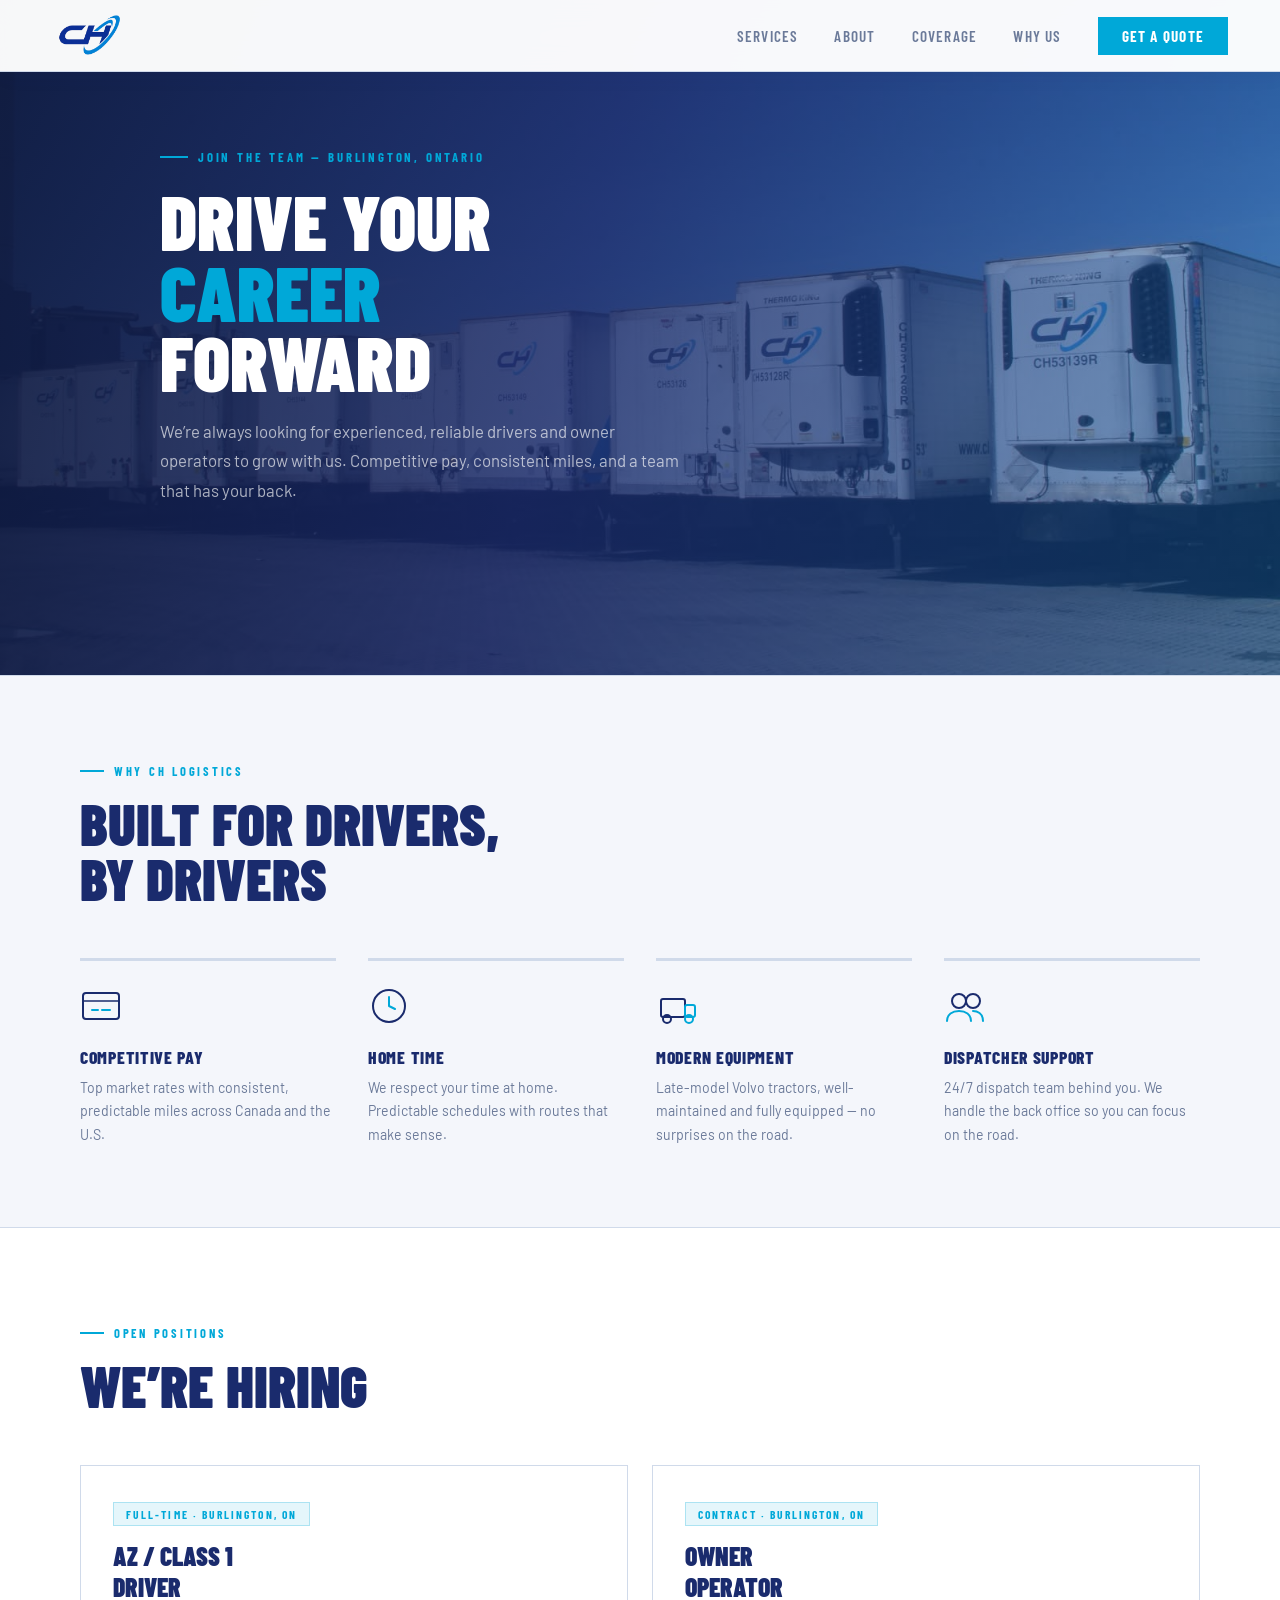
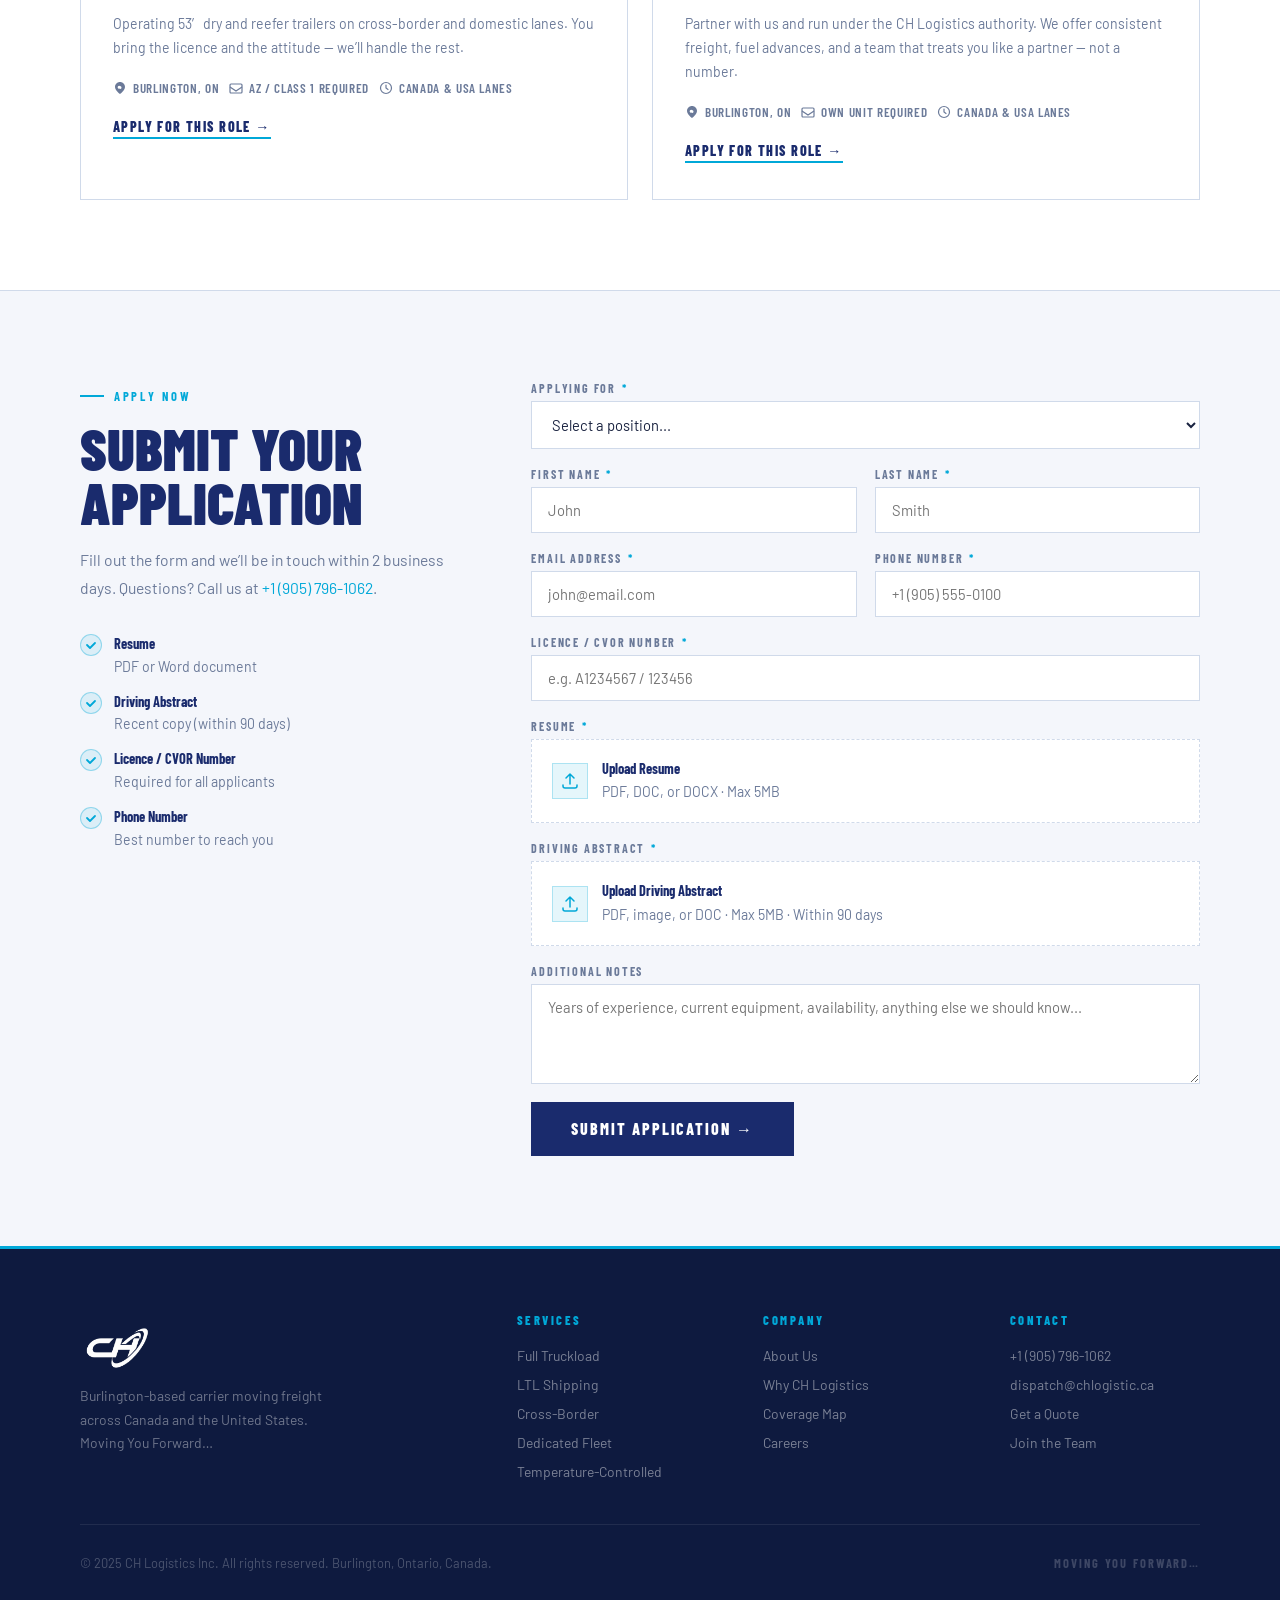
==== commit 960a4d7b: "nav-logo-container" ====
--- a/careers.html
+++ b/careers.html
@@ -17,7 +17,7 @@
 
     <!-- NAV -->
     <nav>
-        <a href="index.html">
+        <a class="nav-logo-container" href="index.html">
             <img class="nav-logo" src="images/ch-logo-t.png" alt="CH Logistics" />
         </a>
         <ul class="nav-links">
--- a/styles.css
+++ b/styles.css
@@ -52,6 +52,10 @@
   transition: background 0.3s;
 }
 
+.nav-logo-container {height: 100%;
+  width: auto;
+  display: block}
+
 .nav-logo {
   height: 100%;
   width: auto;
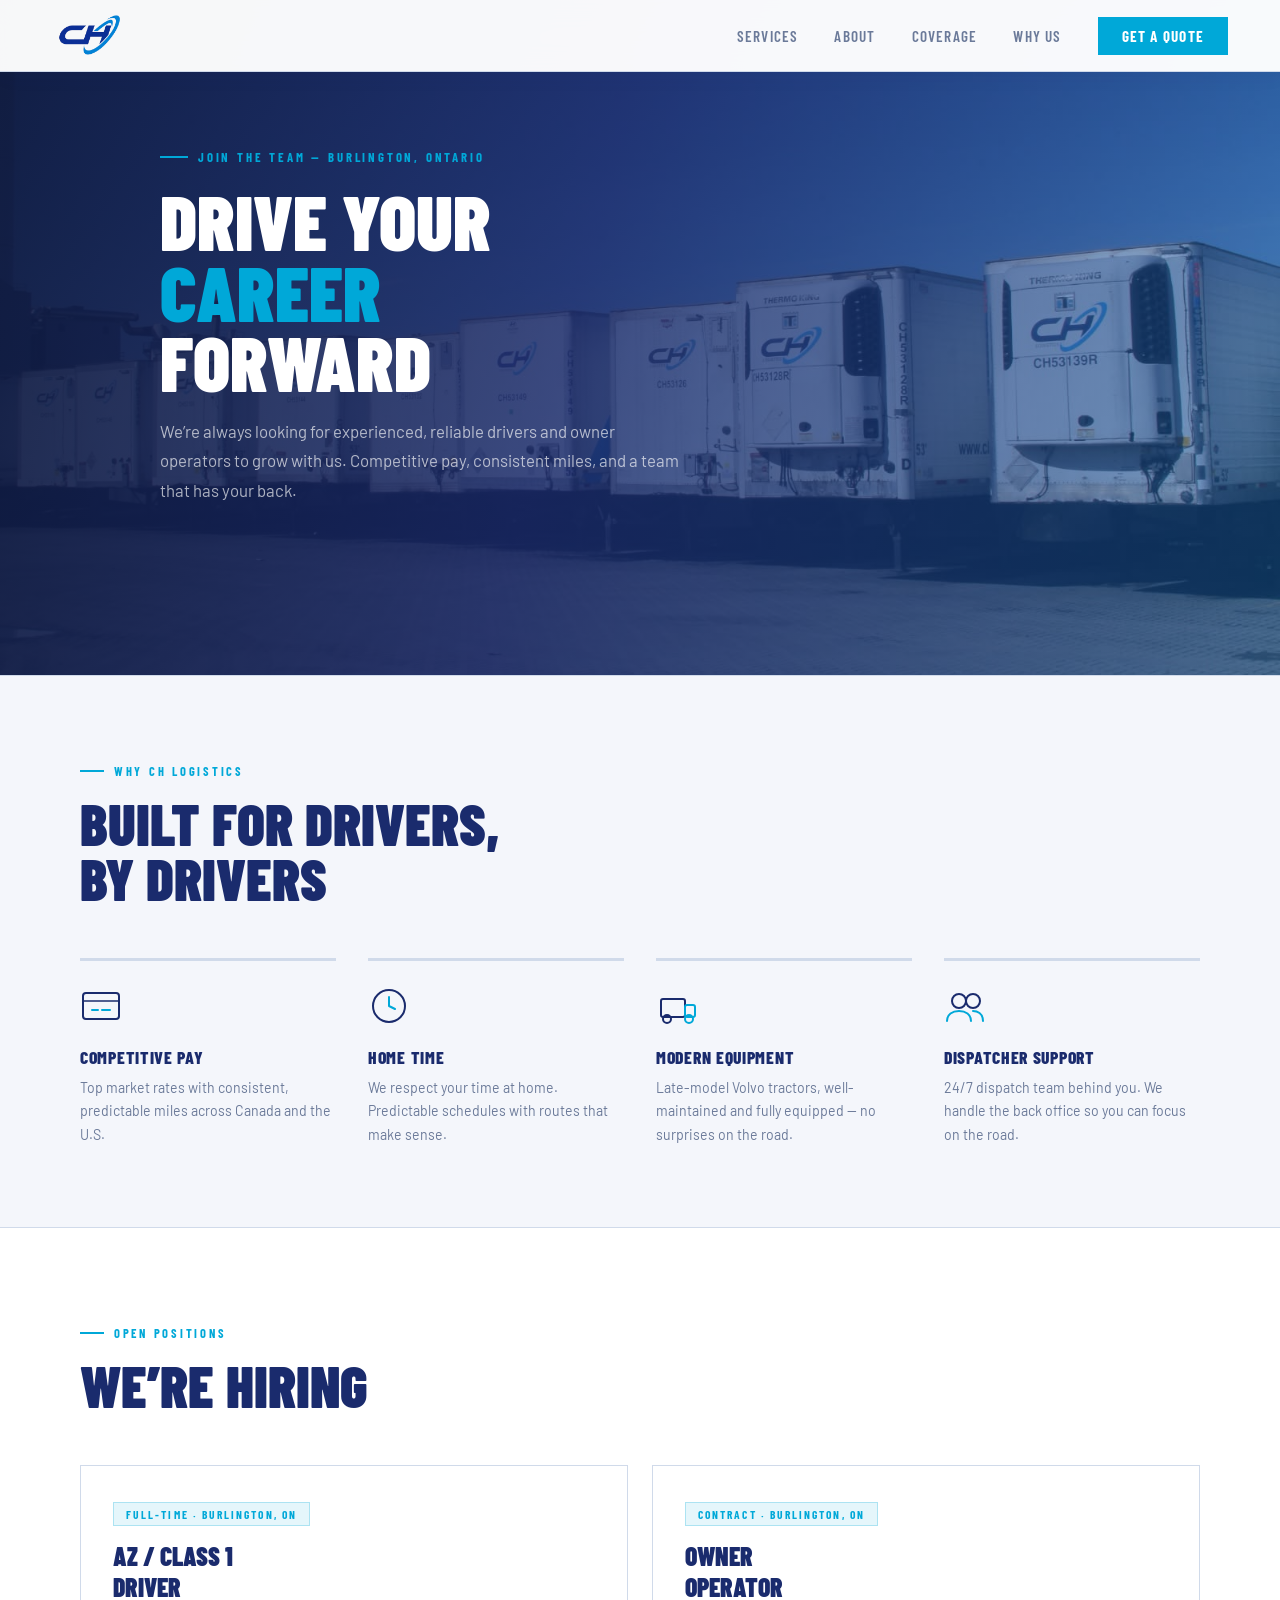
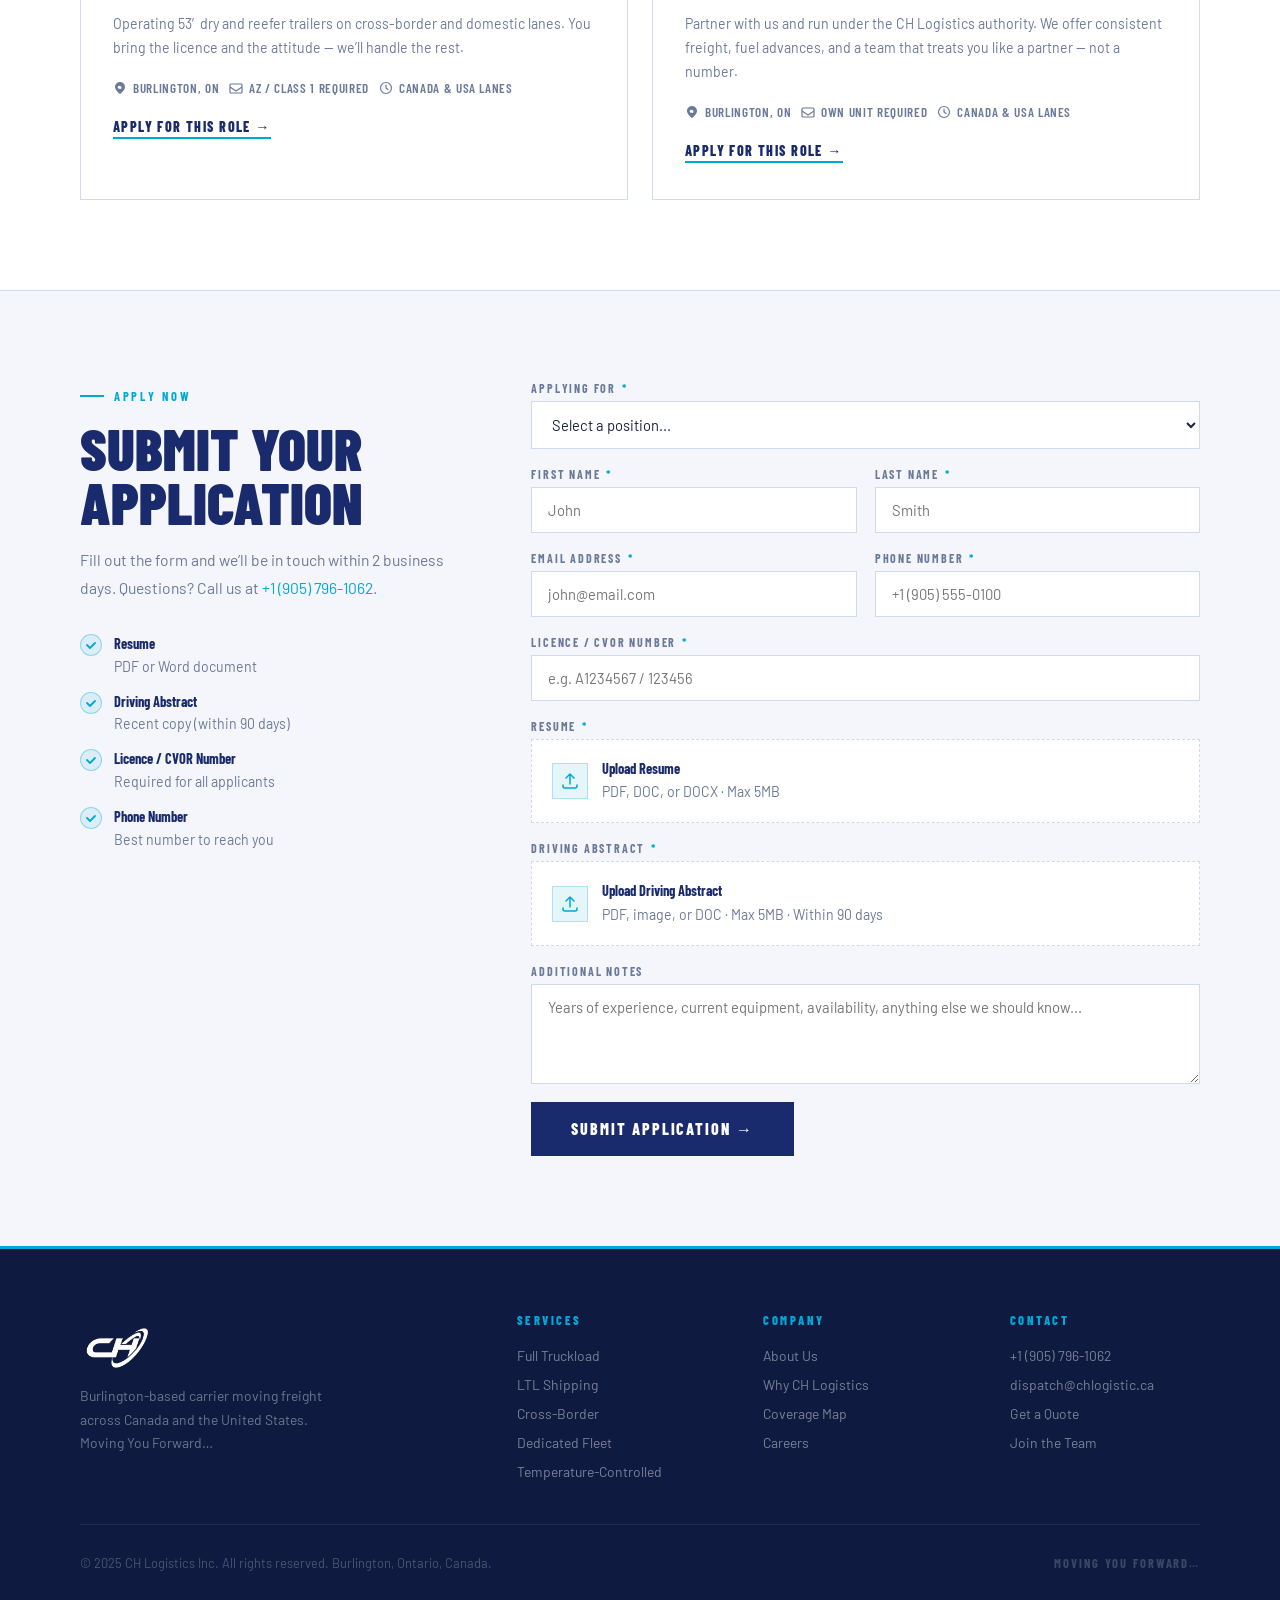
==== commit 6b6493af: "Update careers.html" ====
--- a/careers.html
+++ b/careers.html
@@ -107,7 +107,7 @@
                 <div class="position-tag">Full-Time &middot; Burlington, ON</div>
                 <div class="position-title">AZ / Class 1<br>Driver</div>
                 <p class="position-desc">
-                    Operating 53&prime; dry and reefer trailers on cross-border and domestic lanes. You bring the
+                    Operating 53&prime;dry and reefer trailers on cross-border and domestic lanes. You bring the
                     licence
                     and the attitude — we&rsquo;ll handle the rest.
                 </p>
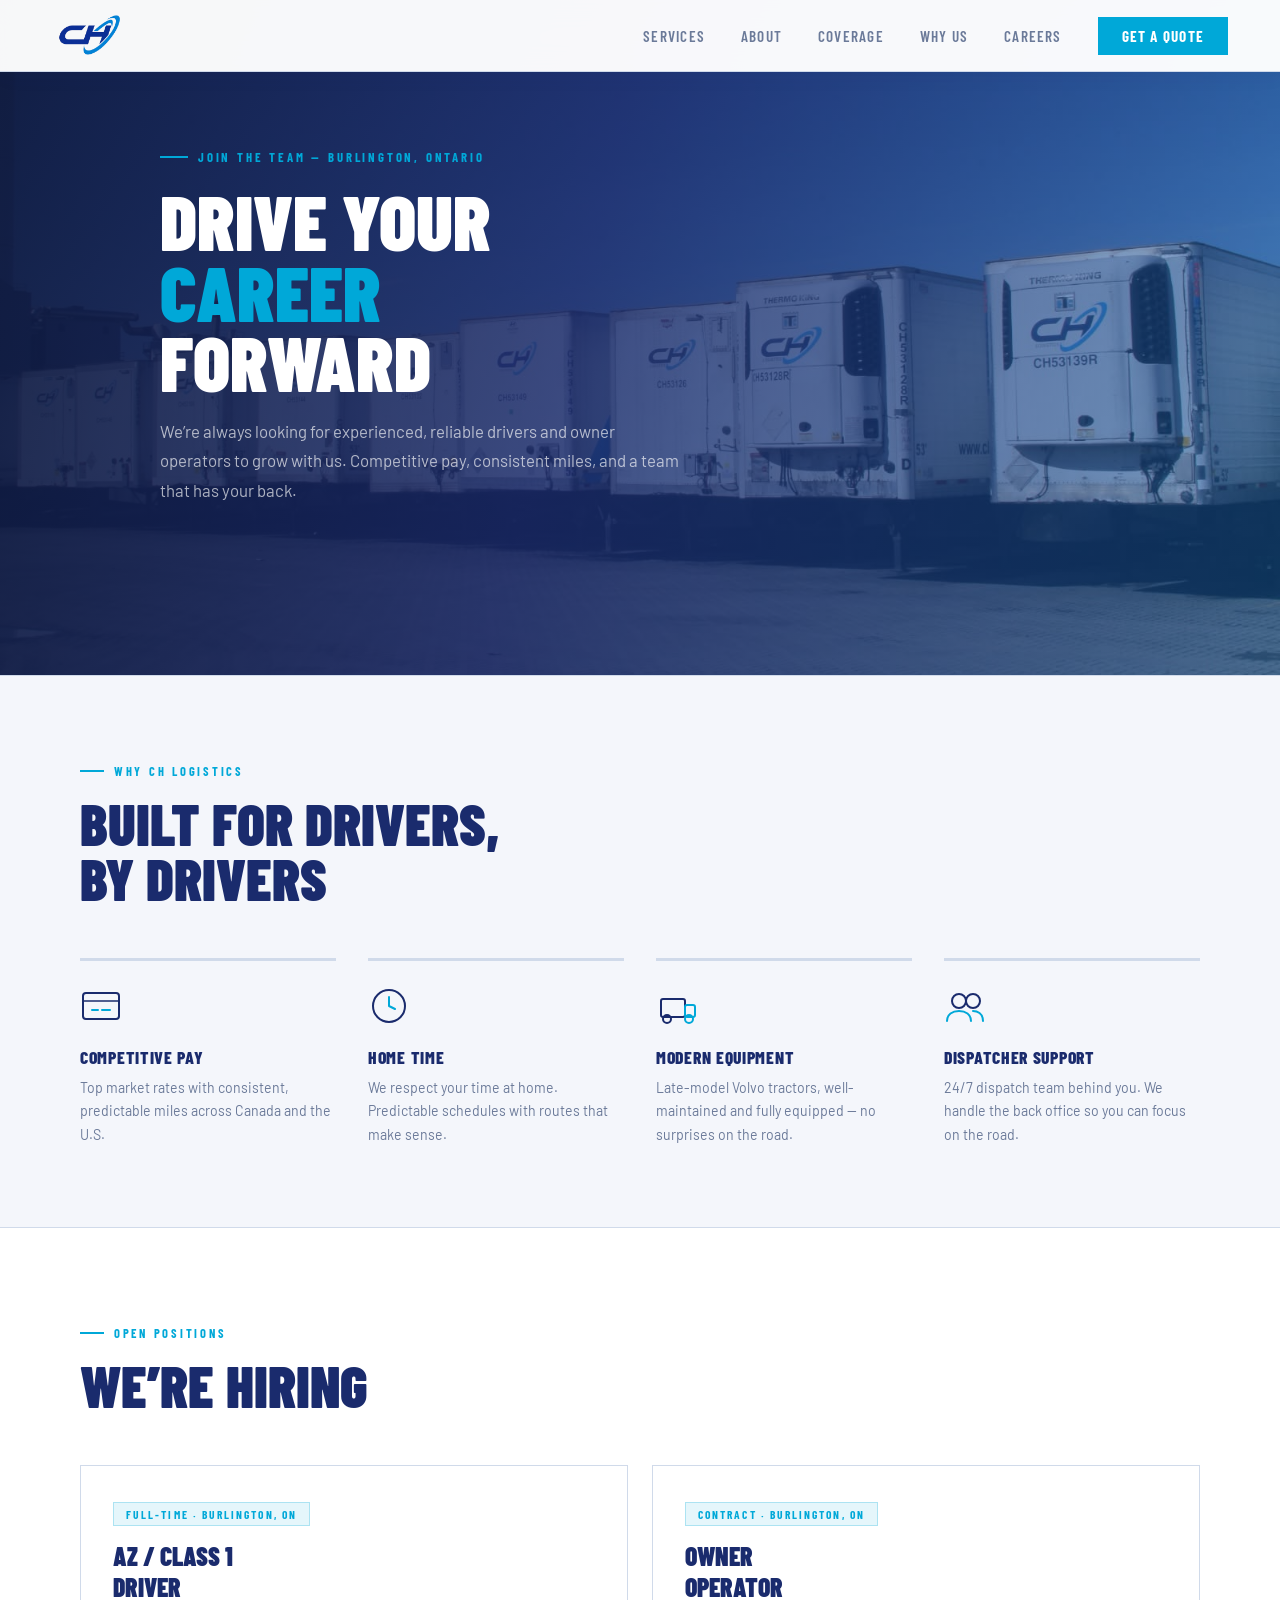
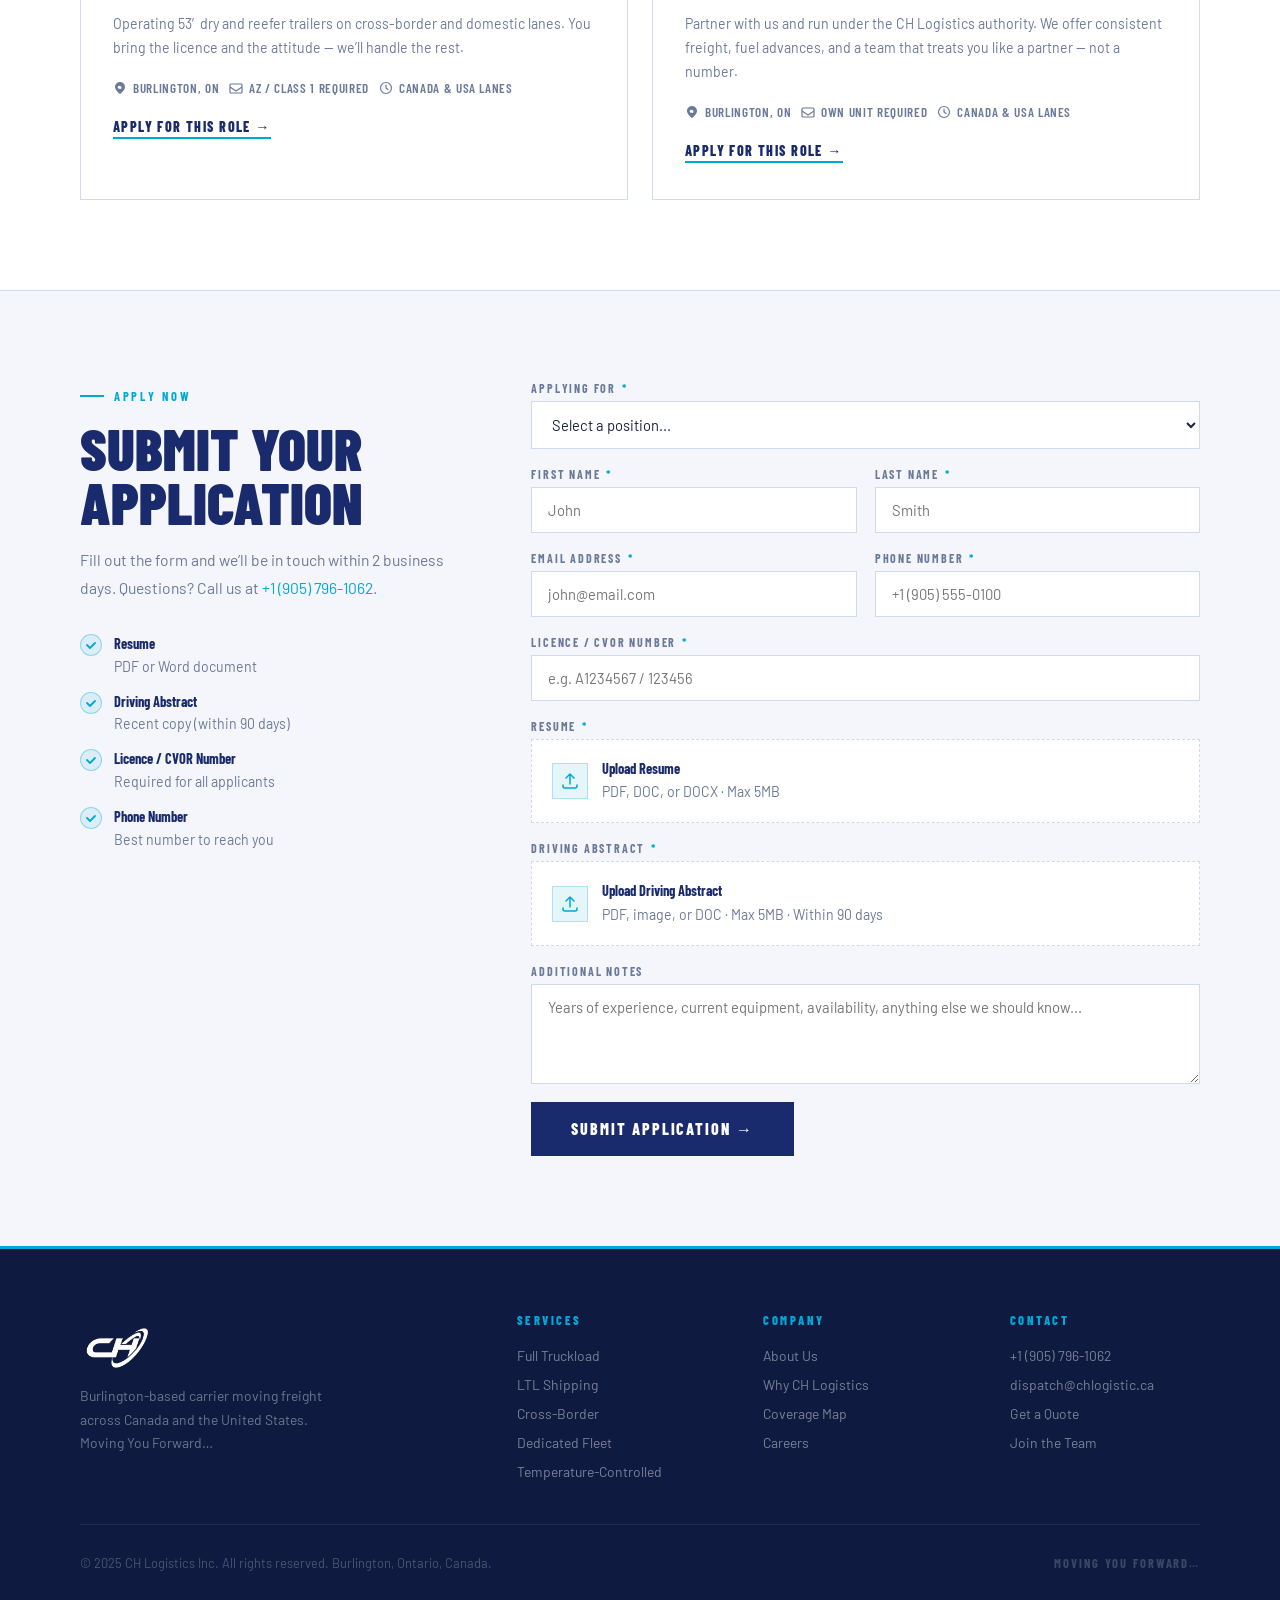
==== commit ca7b7c7d: "Update careers.html" ====
--- a/careers.html
+++ b/careers.html
@@ -25,6 +25,7 @@
             <li><a href="index.html#about">About</a></li>
             <li><a href="index.html#coverage">Coverage</a></li>
             <li><a href="index.html#why">Why Us</a></li>
+            <li><a href="#">Careers</a></li>
             <li><a href="index.html#contact" class="nav-cta">Get a Quote</a></li>
         </ul>
     </nav>
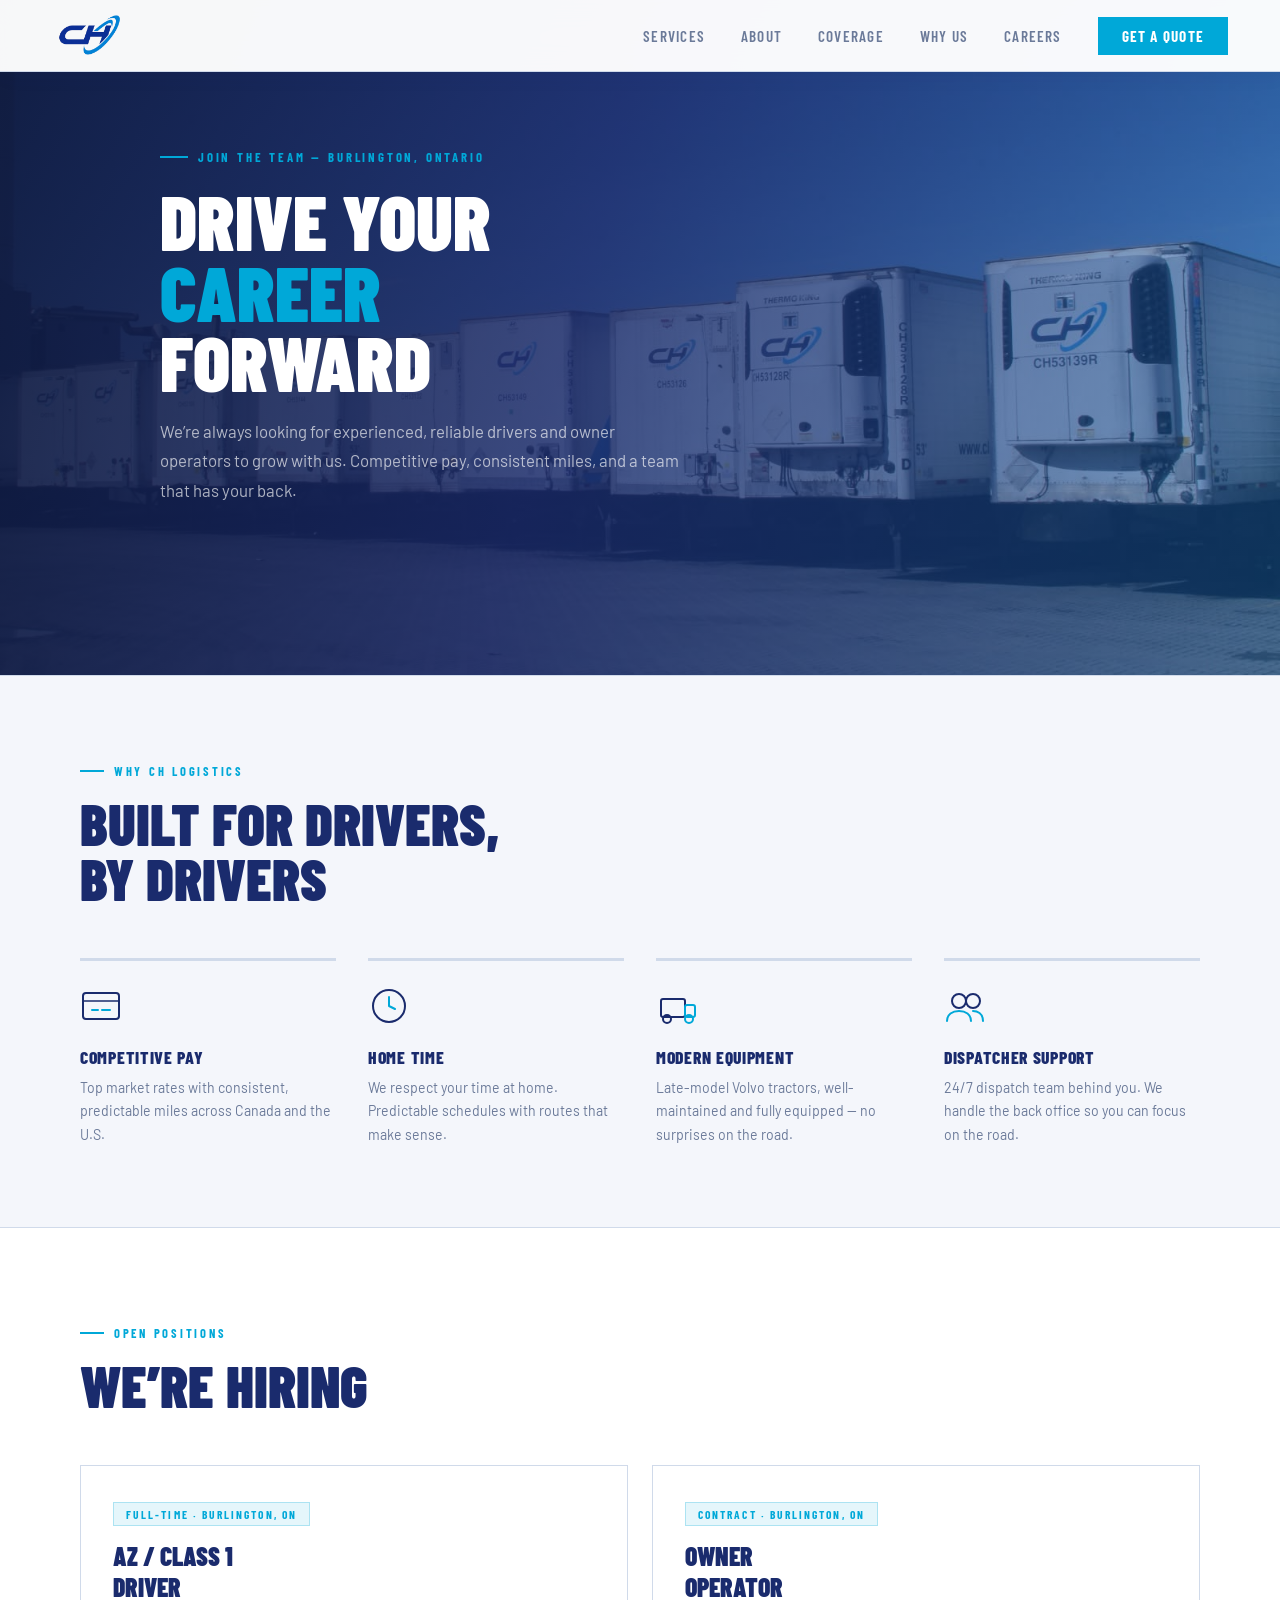
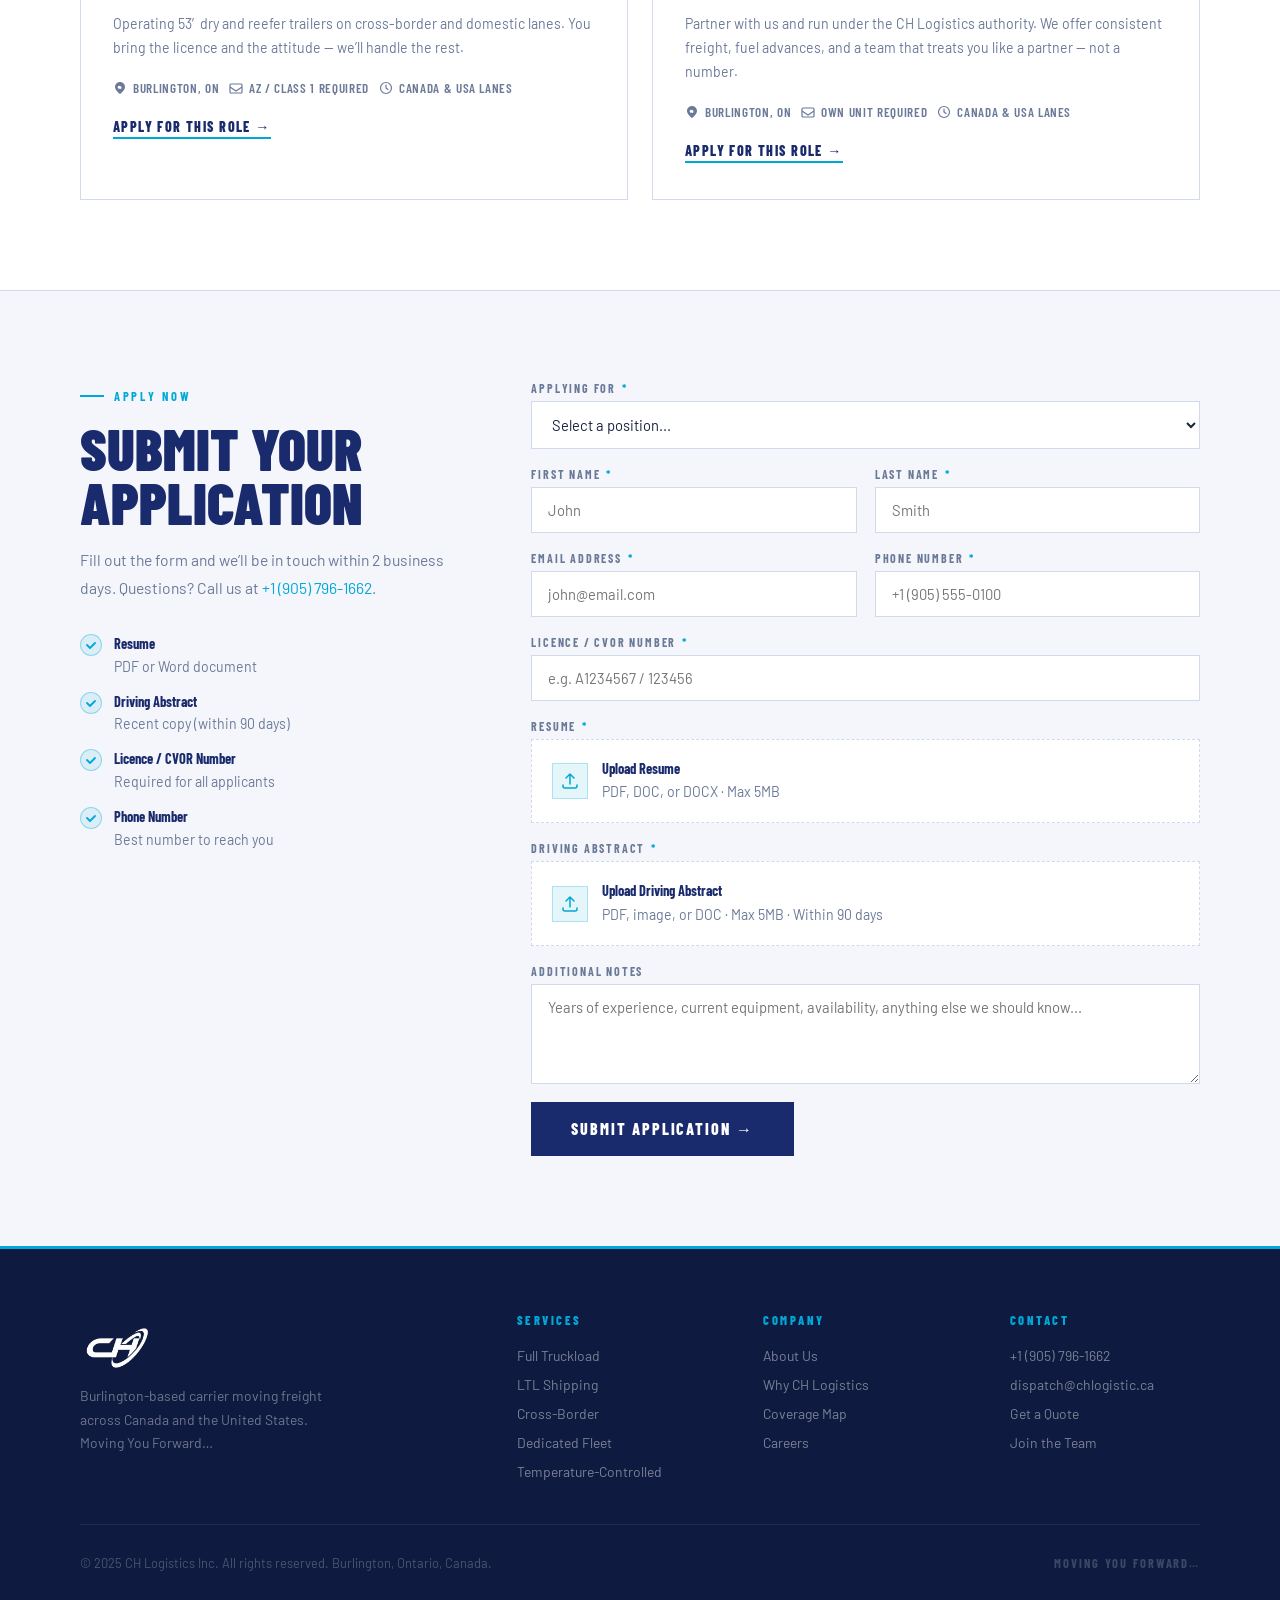
==== commit 6d839c83: "Update emails and phone" ====
--- a/careers.html
+++ b/careers.html
@@ -186,8 +186,8 @@
                 <h2 class="s-title">Submit Your<br>Application</h2>
                 <p class="apply-info-desc">
                     Fill out the form and we&rsquo;ll be in touch within 2 business days.
-                    Questions? Call us at <a href="tel:+19057961062" style="color:var(--cyan);text-decoration:none;">+1
-                        (905) 796-1062</a>.
+                    Questions? Call us at <a href="tel:+19057961662" style="color:var(--cyan);text-decoration:none;">+1
+                        (905) 796-1662</a>.
                 </p>
                 <div class="apply-checklist">
                     <div class="apply-check-item">
@@ -367,7 +367,7 @@
             <div>
                 <div class="ft-col-title">Contact</div>
                 <ul class="ft-links">
-                    <li><a href="tel:+19057961062">+1 (905) 796-1062</a></li>
+                    <li><a href="tel:+19057961662">+1 (905) 796-1662</a></li>
                     <li><a href="mailto:dispatch@chlogistic.ca">dispatch@chlogistic.ca</a></li>
                     <li><a href="index.html#contact">Get a Quote</a></li>
                     <li><a href="careers.html">Join the Team</a></li>
--- a/styles.css
+++ b/styles.css
@@ -124,7 +124,9 @@
 .hero-photo {
   position: absolute;
   inset: 0;
-  background: url('images/truck-front.jpg');
+  background: url('images/truck-front.jpg') no-repeat;
+  background-size: cover;
+  background-position: center 75%;
 }
 
 .hero-overlay {
